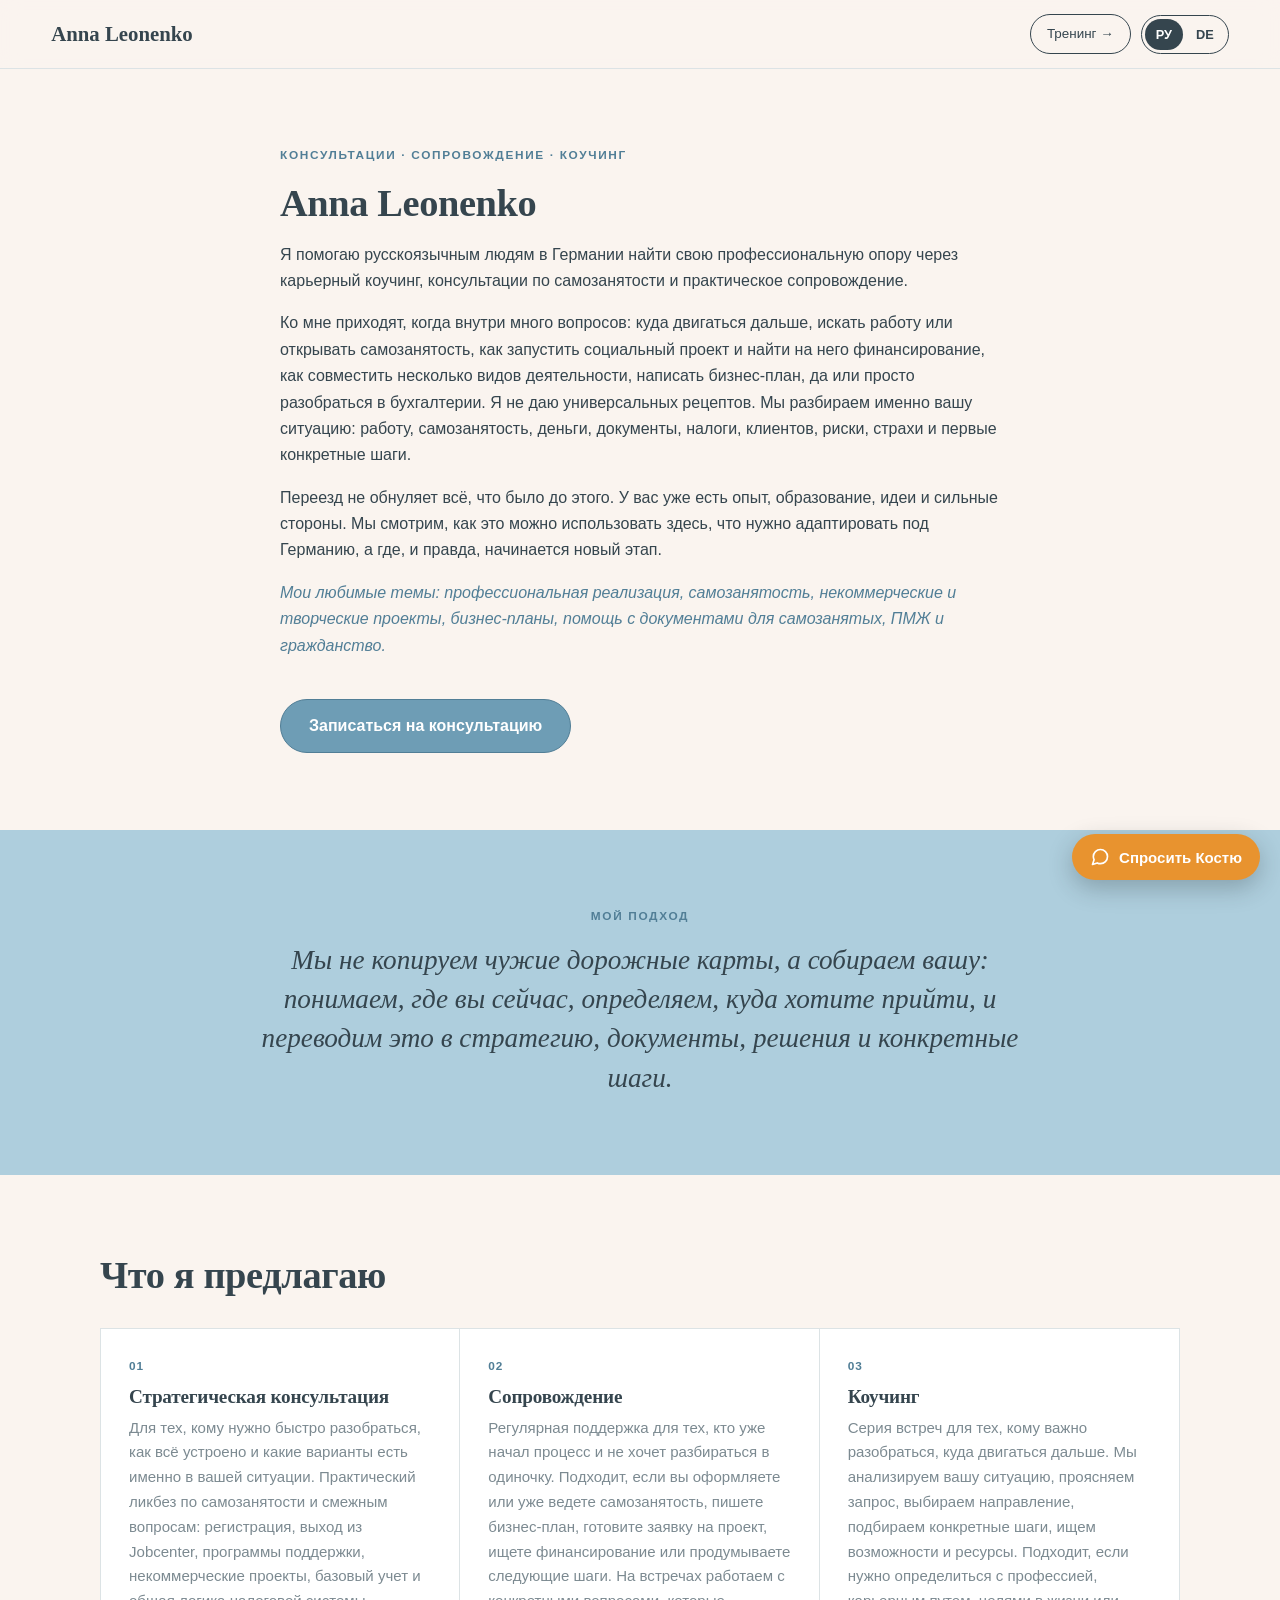
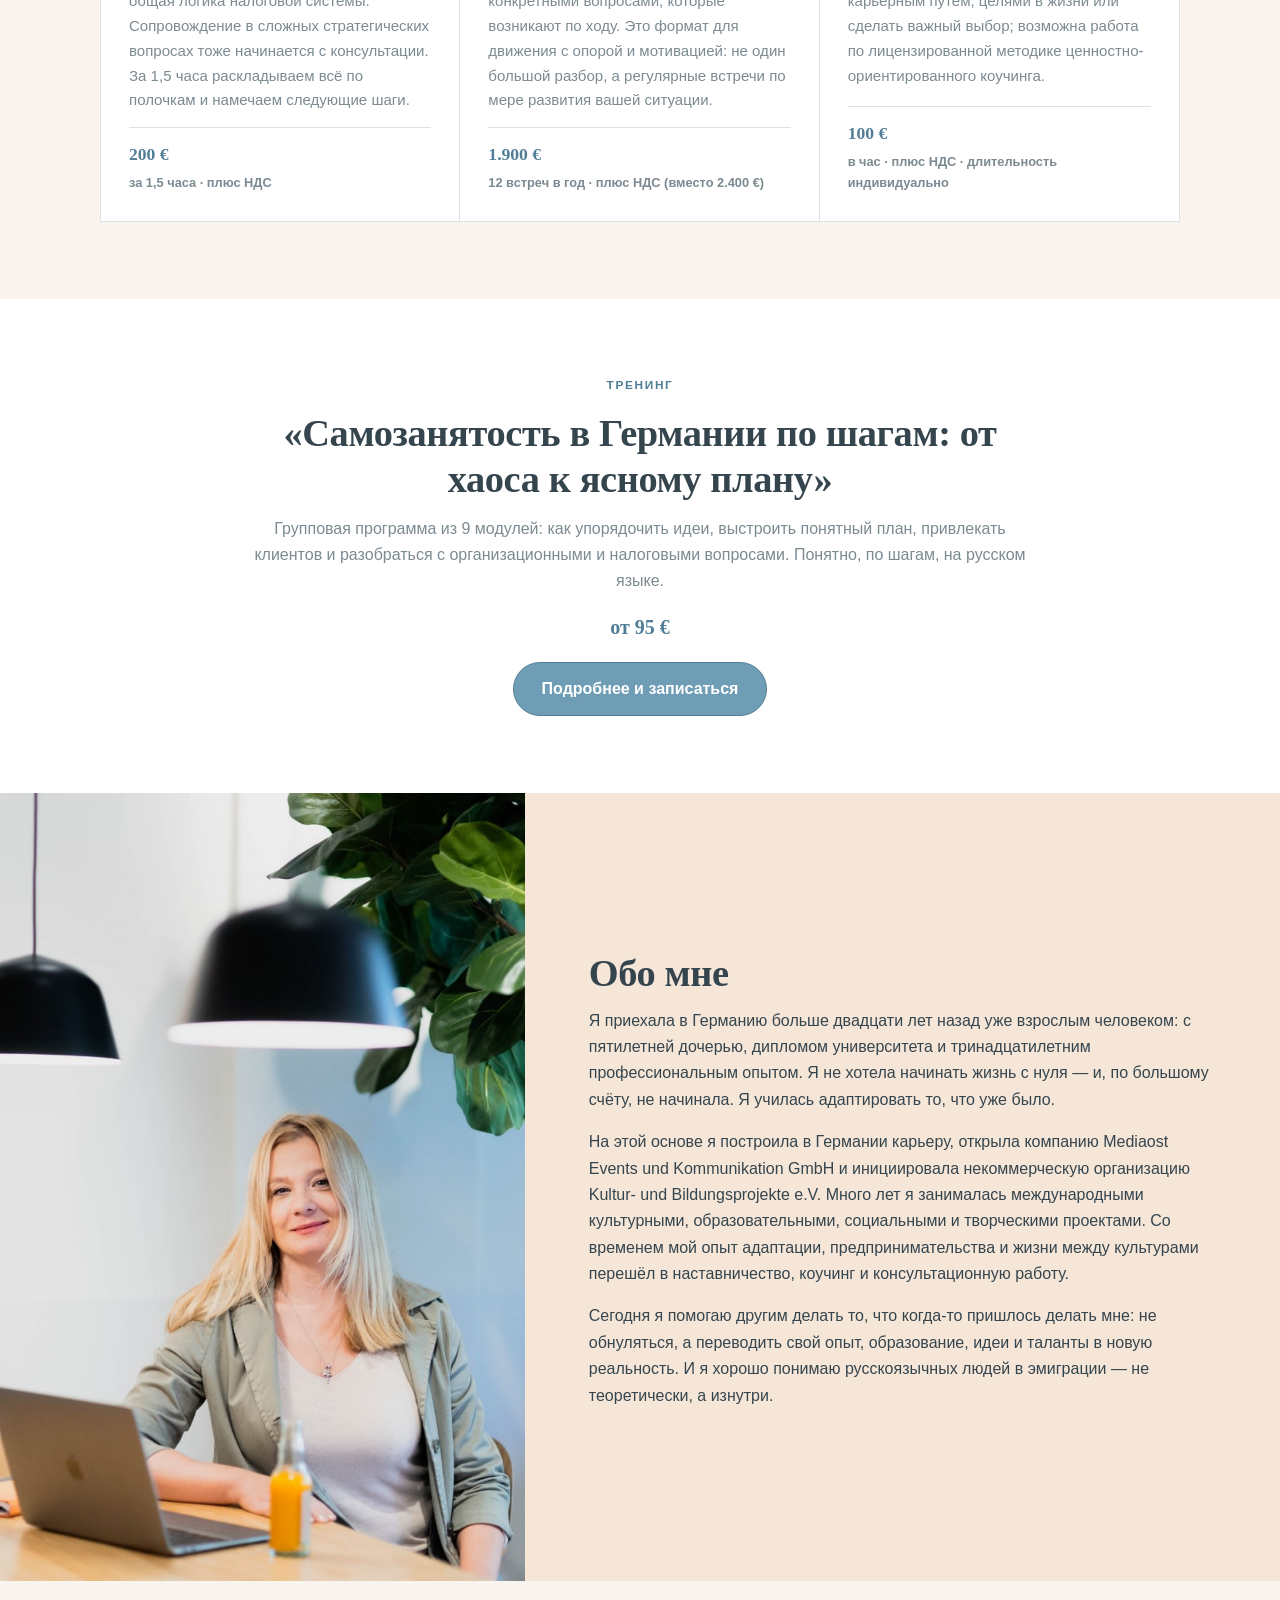
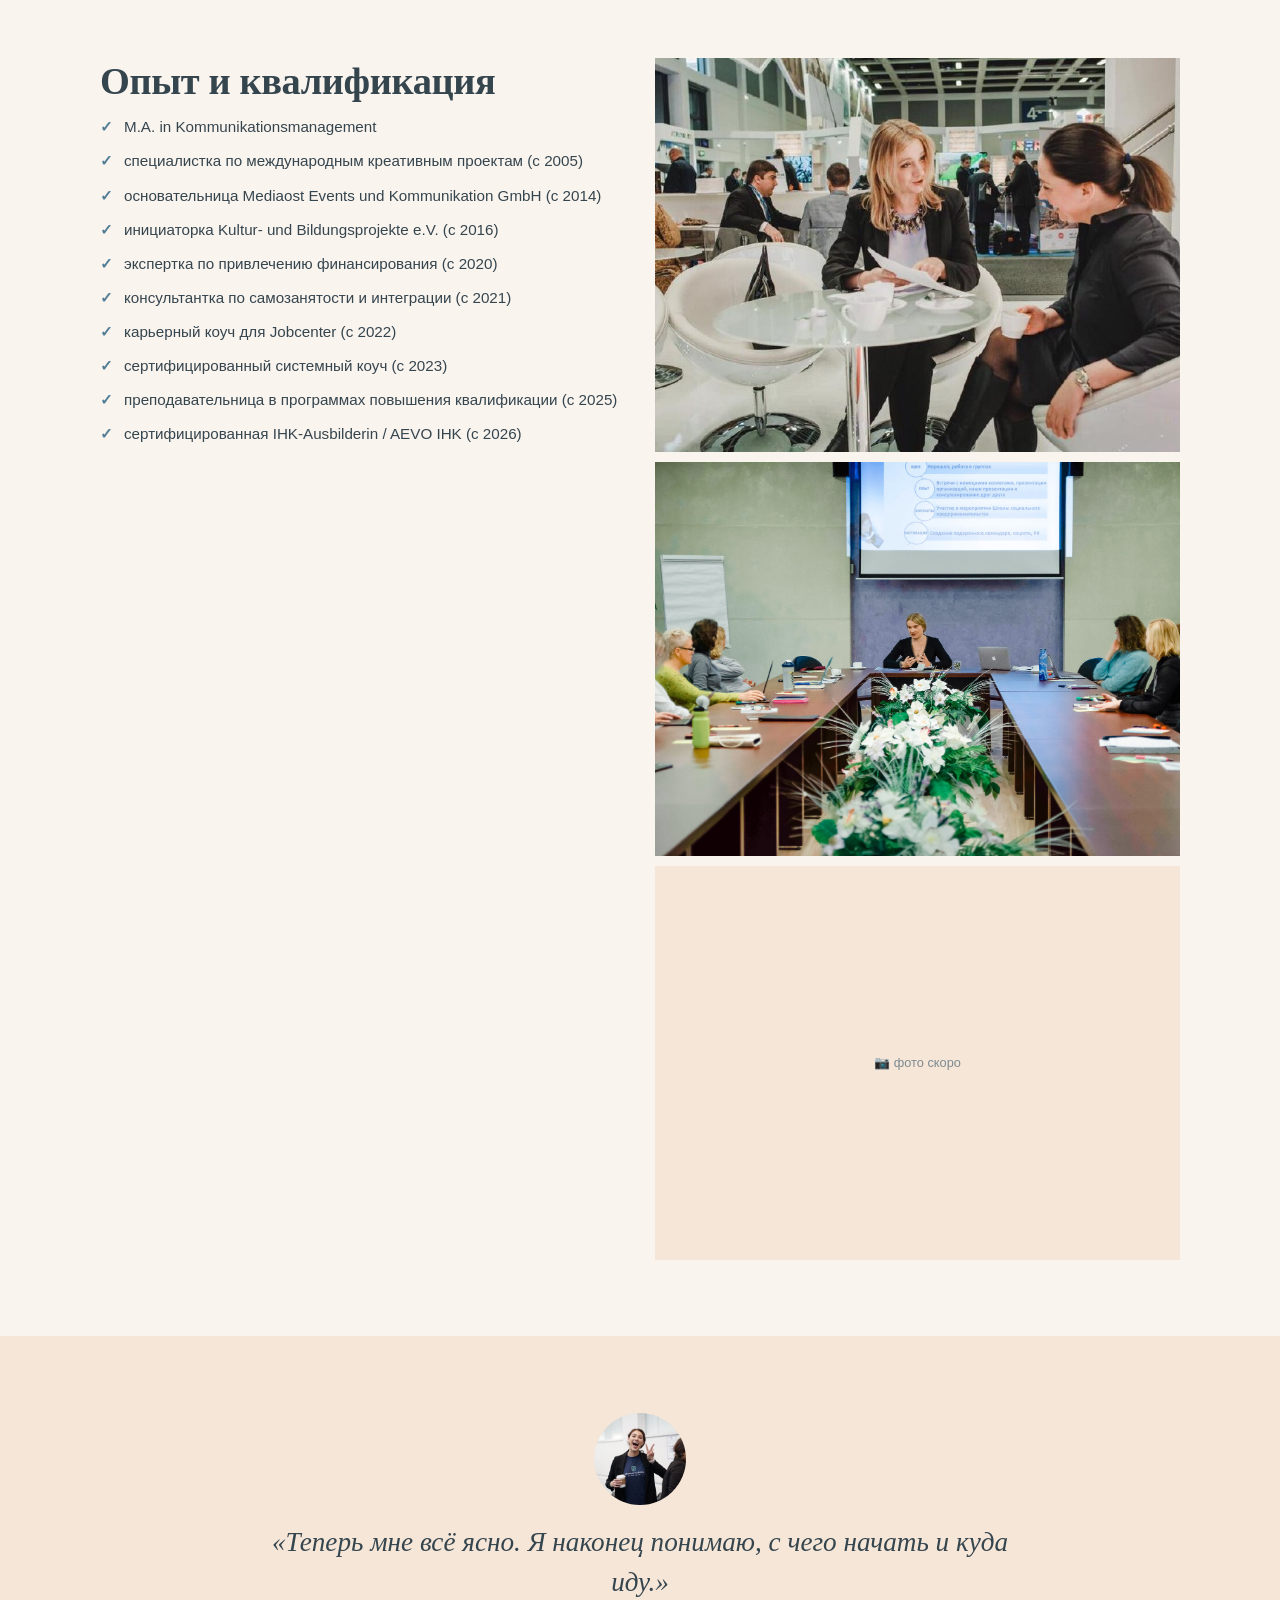
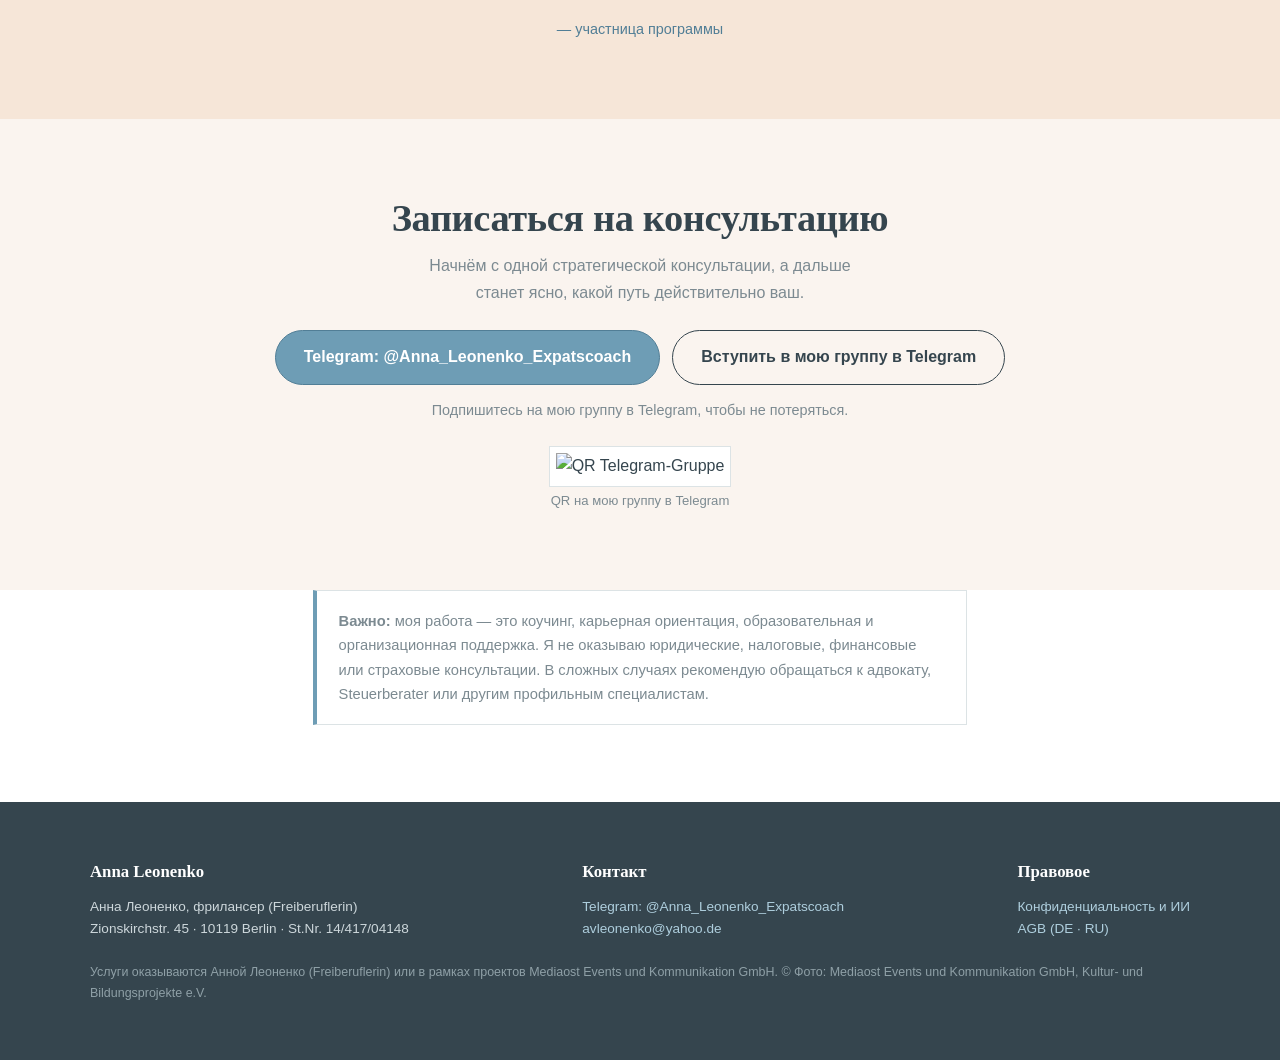
==== index.html @ ba7e40f6 "init: expatscoaching frontend (Anna Leonenko)" ====
<!DOCTYPE html>
<html lang="ru">
<head>
<meta charset="UTF-8" />
<meta name="viewport" content="width=device-width, initial-scale=1.0" />
<title>Anna Leonenko — Expat Coach</title>
<meta name="description" content="Anna Leonenko — Expat-Coach für berufliche Verwirklichung, Selbstständigkeit und Begleitung in Deutschland (für russischsprachige Menschen)." />
<style>
  :root{
    --bg:#FAF4EF; --card:#FFFFFF; --ink:#35454E; --muted:#7C8A91;
    --accent:#6E9DB5; --accent-d:#517E96; --peach:#F0D3BC; --peach-soft:#F6E6D8; --blue:#AECEDD; --powder:#C9D2D4; --line:#DCE3E5;
    --serif:Georgia,"Times New Roman",serif;
    --sans:-apple-system,BlinkMacSystemFont,"Segoe UI",Roboto,Arial,sans-serif;
  }
  *{box-sizing:border-box;margin:0;padding:0}
  html{scroll-behavior:smooth}
  body{font-family:var(--sans);color:var(--ink);background:var(--bg);line-height:1.65}
  h1,h2,h3{font-family:var(--serif);font-weight:700;line-height:1.2;letter-spacing:-.01em}
  h1,h2{font-size:clamp(1.7rem,3.2vw,2.4rem)}
  h3{font-size:1.2rem}
  .lead{color:var(--muted)}
  .accent{font-style:italic;color:var(--accent-d)}
  .kicker{display:block;font-family:var(--sans);font-weight:700;font-size:.74rem;letter-spacing:.14em;text-transform:uppercase;color:var(--accent-d);margin-bottom:14px}
  em{font-style:italic}
  /* bilingual */
  .de{display:none}
  html[lang="de"] .ru{display:none}
  html[lang="de"] .de{display:revert}
  /* header */
  header{position:sticky;top:0;z-index:50;background:rgba(250,244,239,.92);backdrop-filter:blur(10px);border-bottom:1px solid var(--line)}
  nav{display:flex;align-items:center;justify-content:space-between;gap:14px;padding:14px clamp(20px,4vw,56px)}
  .brand{font-family:var(--serif);font-weight:700;color:var(--ink);text-decoration:none;font-size:1.3rem}
  .nav-right{display:flex;align-items:center;gap:10px}
  .back{text-decoration:none;color:var(--ink);font-size:.84rem;border:1.5px solid var(--ink);border-radius:999px;padding:8px 16px;transition:.2s}
  .back:hover{background:var(--ink);color:#fff}
  .lang{display:flex;gap:2px;border:1.5px solid var(--ink);border-radius:999px;padding:3px;background:transparent}
  .lang button{border:0;background:none;cursor:pointer;font:inherit;font-size:.8rem;font-weight:700;padding:5px 11px;border-radius:999px;color:var(--ink)}
  .lang button.active{background:var(--ink);color:#fff}
  .btn{display:inline-block;background:var(--accent);color:#fff;text-decoration:none;padding:13px 28px;border:1.5px solid var(--accent-d);border-radius:999px;font-weight:600;transition:.2s}
  .btn:hover{background:var(--accent-d)}
  .btn-o{background:transparent;color:var(--ink);border-color:var(--ink)}
  .btn-o:hover{background:var(--ink);color:#fff}
  /* band backgrounds + padding */
  .band{padding:clamp(46px,6vw,92px) clamp(20px,5vw,56px)}
  .bg-cream{background:var(--bg)} .bg-white{background:var(--card)} .bg-peach{background:var(--peach-soft)} .bg-blue{background:var(--blue)}
  .inner{max-width:1080px;margin:0 auto}
  .prose{max-width:720px;margin:0 auto}
  .prose p{margin-bottom:1em}
  .center{text-align:center}
  /* 1 HERO: portrait + text, full-height image, sharp */
  .hero{display:grid;grid-template-columns:1.05fr .95fr;min-height:80vh}
  .hero .txt{display:flex;flex-direction:column;justify-content:center;padding:clamp(34px,5vw,84px)}
  .hero img{width:100%;height:100%;object-fit:cover;min-height:340px;display:block}
  .hero h1{margin-bottom:14px}
  .hero p{margin-bottom:.8em}
  .hero .strong{font-weight:700;color:var(--ink)}
  .hero .btn{align-self:flex-start;margin-top:20px}
  /* clean list */
  ul.clean{list-style:none;display:grid;gap:10px;max-width:72ch;margin-top:10px}
  ul.clean li{padding-left:26px;position:relative}
  ul.clean li::before{content:"—";position:absolute;left:0;color:var(--accent-d);font-weight:700}
  /* offers */
  .offers{display:grid;gap:0;grid-template-columns:repeat(3,1fr);margin-top:30px;border:1px solid var(--line)}
  .offer{padding:28px;display:flex;flex-direction:column;border-right:1px solid var(--line);background:var(--card)}
  .offer:last-child{border-right:0}
  .offer .n{font-size:.74rem;font-weight:800;color:var(--accent-d);letter-spacing:.08em}
  .offer h3{margin:8px 0 8px}
  .offer p{color:var(--muted);font-size:.94rem;margin-bottom:14px}
  .offer .price{margin-top:auto;font-family:var(--serif);font-weight:700;color:var(--accent-d);font-size:1.1rem;padding-top:12px;border-top:1px solid var(--line)}
  .offer .price small{display:block;font-family:var(--sans);font-weight:600;color:var(--muted);font-size:.8rem;margin-top:3px}
  /* credentials */
  .creds{columns:2;column-gap:40px;max-width:80ch;margin-top:14px}
  .creds li{break-inside:avoid;margin-bottom:9px;padding-left:24px;position:relative;list-style:none;font-size:.95rem}
  .creds li::before{content:"✓";position:absolute;left:0;color:var(--accent-d);font-weight:800}
  /* statement (approach) */
  .statement{text-align:center}
  .statement p{max-width:760px;margin:0 auto;font-family:var(--serif);font-style:italic;font-size:clamp(1.2rem,2.4vw,1.7rem);line-height:1.45}
  /* cta */
  .cta-band{text-align:center}
  .cta-band p{max-width:52ch;margin:12px auto 24px;color:var(--muted)}
  /* about with photo */
  .about-band{display:grid;grid-template-columns:.82fr 1.18fr;align-items:stretch;background:var(--peach-soft)}
  .about-band .about-photo{width:100%;height:100%;object-fit:cover;min-height:360px;display:block}
  .about-band .about-txt{padding:clamp(34px,5vw,72px);display:flex;flex-direction:column;justify-content:center}
  .about-band .about-txt p{margin-bottom:1em}
  /* important */
  .important{background:var(--card);border:1px solid var(--line);border-left:4px solid var(--accent);padding:18px 22px;color:var(--muted);font-size:.92rem;max-width:80ch;margin:0 auto}
  /* footer */
  footer{background:var(--ink);color:#cdd7db;font-size:.85rem;padding:clamp(34px,5vw,56px) clamp(20px,4vw,56px)}
  footer .fwrap{display:flex;flex-wrap:wrap;gap:32px;justify-content:space-between;max-width:1100px;margin:0 auto}
  footer h4{color:#fff;font-family:var(--serif);font-size:1.05rem;margin-bottom:10px;font-weight:700}
  footer a{color:var(--blue);text-decoration:none}
  footer a:hover{text-decoration:underline}
  footer .fine{margin:22px auto 0;font-size:.78rem;color:#8fa0a7;max-width:1100px}
  @media(max-width:820px){
    .hero{grid-template-columns:1fr}
    .hero img{min-height:300px;order:-1}
    .offers{grid-template-columns:1fr}
    .offer{border-right:0;border-bottom:1px solid var(--line)}
    .offer:last-child{border-bottom:0}
    .creds{columns:1}
    .about-band{grid-template-columns:1fr}
    .about-band .about-photo{min-height:300px;order:-1}
    .back{display:none}
  }
</style>
</head>
<body>
<header>
  <nav>
    <a href="index.html" class="brand">Anna Leonenko</a>
    <div class="nav-right">
      <a href="training.html" class="back"><span class="ru">Тренинг →</span><span class="de">Training →</span></a>
      <div class="lang" role="group" aria-label="Язык / Sprache">
        <button data-lang="ru" class="active">РУ</button>
        <button data-lang="de">DE</button>
      </div>
    </div>
  </nav>
</header>

<main>
  <!-- 1 · INTRO (EIN Block, ganzer Text, KEIN Foto) -->
  <section class="band bg-cream">
    <div class="prose">
      <span class="kicker"><span class="ru">Консультации · Сопровождение · Коучинг</span><span class="de">Beratung · Begleitung · Coaching</span></span>
      <h1 style="margin-bottom:16px">Anna Leonenko</h1>
      <p style="margin-bottom:1em">
        <span class="ru">Я помогаю русскоязычным людям в Германии найти свою профессиональную опору через карьерный коучинг, консультации по самозанятости и практическое сопровождение.</span>
        <span class="de">Ich helfe russischsprachigen Menschen in Deutschland, ihre berufliche Basis zu finden: durch Karriere-Coaching, Beratung zur Selbstständigkeit und praktische Begleitung.</span>
      </p>
      <p style="margin-bottom:1em">
        <span class="ru">Ко мне приходят, когда внутри много вопросов: куда двигаться дальше, искать работу или открывать самозанятость, как запустить социальный проект и найти на него финансирование, как совместить несколько видов деятельности, написать бизнес-план, да или просто разобраться в бухгалтерии. Я не даю универсальных рецептов. Мы разбираем именно вашу ситуацию: работу, самозанятость, деньги, документы, налоги, клиентов, риски, страхи и первые конкретные шаги.</span>
        <span class="de">Zu mir kommen Menschen, wenn viele Fragen im Inneren sind: wohin als Nächstes, Arbeit suchen oder selbstständig werden, wie man ein soziales Projekt startet und dafür Förderung findet, wie man mehrere Tätigkeiten verbindet, einen Businessplan schreibt oder einfach die Buchhaltung versteht. Ich gebe keine universellen Rezepte. Wir schauen uns genau Ihre Situation an: Arbeit, Selbstständigkeit, Geld, Unterlagen, Steuern, Kundschaft, Risiken, Ängste und die ersten konkreten Schritte.</span>
      </p>
      <p style="margin-bottom:1em">
        <span class="ru">Переезд не обнуляет всё, что было до этого. У вас уже есть опыт, образование, идеи и сильные стороны. Мы смотрим, как это можно использовать здесь, что нужно адаптировать под Германию, а где, и правда, начинается новый этап.</span>
        <span class="de">Ein Umzug setzt nicht alles auf Null, was vorher war. Sie bringen Erfahrung, Bildung, Ideen und Stärken bereits mit. Wir schauen, wie sich das hier nutzen lässt, was an Deutschland angepasst werden muss und wo wirklich ein neuer Abschnitt beginnt.</span>
      </p>
      <p>
        <span class="ru accent">Мои любимые темы: профессиональная реализация, самозанятость, некоммерческие и творческие проекты, бизнес-планы, помощь с документами для самозанятых, ПМЖ и гражданство.</span>
        <span class="de accent">Meine Lieblingsthemen: berufliche Verwirklichung, Selbstständigkeit, gemeinnützige und kreative Projekte, Businesspläne, Hilfe mit Unterlagen für Selbstständige, Niederlassungserlaubnis und Einbürgerung.</span>
      </p>
      <a href="#kontakt" class="btn" style="margin-top:24px"><span class="ru">Записаться на консультацию</span><span class="de">Beratung anfragen</span></a>
    </div>
  </section>

  <!-- 3b · APPROACH (blaue Streifen, vor den Angeboten) -->
  <section class="band bg-blue statement">
    <div class="inner">
      <span class="kicker"><span class="ru">Мой подход</span><span class="de">Mein Ansatz</span></span>
      <p><span class="ru">Мы не копируем чужие дорожные карты, а собираем вашу: понимаем, где вы сейчас, определяем, куда хотите прийти, и переводим это в стратегию, документы, решения и конкретные шаги.</span><span class="de">Wir kopieren keine fremden Roadmaps, sondern bauen Ihre: Wir verstehen, wo Sie stehen, bestimmen, wohin Sie wollen, und übersetzen das in Strategie, Unterlagen, Entscheidungen und konkrete Schritte.</span></p>
    </div>
  </section>

  <!-- 4 · OFFERS -->
  <section class="band bg-cream">
    <div class="inner">
      <h2><span class="ru">Что я предлагаю</span><span class="de">Was ich anbiete</span></h2>
      <div class="offers">
        <div class="offer">
          <span class="n">01</span>
          <h3><span class="ru">Стратегическая консультация</span><span class="de">Strategische Beratung</span></h3>
          <p><span class="ru">Для тех, кому нужно быстро разобраться, как всё устроено и какие варианты есть именно в вашей ситуации. Практический ликбез по самозанятости и смежным вопросам: регистрация, выход из Jobcenter, программы поддержки, некоммерческие проекты, базовый учет и общая логика налоговой системы. Сопровождение в сложных стратегических вопросах тоже начинается с консультации. За 1,5 часа раскладываем всё по полочкам и намечаем следующие шаги.</span><span class="de">Für alle, die schnell verstehen wollen, wie alles funktioniert und welche Optionen es genau in ihrer Situation gibt. Praktischer Überblick zur Selbstständigkeit und zu angrenzenden Themen: Anmeldung, Ausstieg aus dem Jobcenter, Förderprogramme, gemeinnützige Projekte, Grundlagen der Buchhaltung und die allgemeine Logik des Steuersystems. Auch die Begleitung bei komplexen strategischen Fragen beginnt mit einer Beratung. In 1,5 Stunden ordnen wir alles und legen die nächsten Schritte fest.</span></p>
          <div class="price">200 € <small><span class="ru">за 1,5 часа · плюс НДС</span><span class="de">für 1,5 Std. · zzgl. MwSt</span></small></div>
        </div>
        <div class="offer">
          <span class="n">02</span>
          <h3><span class="ru">Сопровождение</span><span class="de">Begleitung</span></h3>
          <p><span class="ru">Регулярная поддержка для тех, кто уже начал процесс и не хочет разбираться в одиночку. Подходит, если вы оформляете или уже ведете самозанятость, пишете бизнес-план, готовите заявку на проект, ищете финансирование или продумываете следующие шаги. На встречах работаем с конкретными вопросами, которые возникают по ходу. Это формат для движения с опорой и мотивацией: не один большой разбор, а регулярные встречи по мере развития вашей ситуации.</span><span class="de">Regelmäßige Unterstützung für alle, die den Prozess schon begonnen haben und sich nicht allein durchkämpfen wollen. Passt, wenn Sie sich selbstständig machen oder es bereits sind, einen Businessplan schreiben, einen Projektantrag vorbereiten, Förderung suchen oder die nächsten Schritte durchdenken. In den Treffen arbeiten wir an den konkreten Fragen, die unterwegs auftauchen. Ein Format für Bewegung mit Halt und Motivation: keine einmalige große Analyse, sondern regelmäßige Treffen im Takt Ihrer Entwicklung.</span></p>
          <div class="price">1.900 € <small><span class="ru">12 встреч в год · плюс НДС (вместо 2.400 €)</span><span class="de">12 Termine/Jahr · zzgl. MwSt (statt 2.400 €)</span></small></div>
        </div>
        <div class="offer">
          <span class="n">03</span>
          <h3><span class="ru">Коучинг</span><span class="de">Coaching</span></h3>
          <p><span class="ru">Серия встреч для тех, кому важно разобраться, куда двигаться дальше. Мы анализируем вашу ситуацию, проясняем запрос, выбираем направление, подбираем конкретные шаги, ищем возможности и ресурсы. Подходит, если нужно определиться с профессией, карьерным путем, целями в жизни или сделать важный выбор; возможна работа по лицензированной методике ценностно-ориентированного коучинга.</span><span class="de">Eine Reihe von Treffen für alle, denen es wichtig ist zu klären, wohin es weitergeht. Wir analysieren Ihre Situation, klären das Anliegen, wählen eine Richtung, legen konkrete Schritte fest und suchen Möglichkeiten und Ressourcen. Passt, wenn Sie sich beruflich, im Karriereweg oder bei Lebenszielen orientieren oder eine wichtige Entscheidung treffen möchten; möglich ist auch die Arbeit nach einer lizenzierten Methode des werteorientierten Coachings.</span></p>
          <div class="price">100 € <small><span class="ru">в час · плюс НДС · длительность индивидуально</span><span class="de">pro Stunde · zzgl. MwSt · Dauer individuell</span></small></div>
        </div>
      </div>
    </div>
  </section>

  <!-- 4b · TRAINING (Werbung) -->
  <section class="band bg-white">
    <div class="inner" style="text-align:center;max-width:780px">
      <span class="kicker"><span class="ru">Тренинг</span><span class="de">Training</span></span>
      <h2>«<span class="ru">Самозанятость в Германии по шагам: от хаоса к ясному плану</span><span class="de">Selbstständigkeit in Deutschland Schritt für Schritt: vom Chaos zum klaren Plan</span>»</h2>
      <p class="lead" style="margin:14px auto 0"><span class="ru">Групповая программа из 9 модулей: как упорядочить идеи, выстроить понятный план, привлекать клиентов и разобраться с организационными и налоговыми вопросами. Понятно, по шагам, на русском языке.</span><span class="de">Gruppenprogramm aus 9 Modulen: Ideen ordnen, einen klaren Plan aufbauen, Kundschaft gewinnen und organisatorische sowie steuerliche Fragen klären. Verständlich, Schritt für Schritt, auf Russisch.</span></p>
      <div style="font-family:var(--serif);font-weight:700;color:var(--accent-d);font-size:1.25rem;margin-top:16px"><span class="ru">от 95 €</span><span class="de">ab 95 €</span></div>
      <a href="training.html" class="btn" style="margin-top:18px"><span class="ru">Подробнее и записаться</span><span class="de">Mehr erfahren &amp; anmelden</span></a>
    </div>
  </section>

  <!-- 5 · ABOUT (mit Foto) -->
  <section class="about-band">
    <img src="assets/anna-portrait.jpg" alt="Anna Leonenko" class="about-photo">
    <div class="about-txt">
      <h2><span class="ru">Обо мне</span><span class="de">Über mich</span></h2>
      <p style="margin-top:12px"><span class="ru">Я приехала в Германию больше двадцати лет назад уже взрослым человеком: с пятилетней дочерью, дипломом университета и тринадцатилетним профессиональным опытом. Я не хотела начинать жизнь с нуля — и, по большому счёту, не начинала. Я училась адаптировать то, что уже было.</span><span class="de">Ich bin vor über zwanzig Jahren als erwachsener Mensch nach Deutschland gekommen: mit einer fünfjährigen Tochter, einem Universitätsabschluss und dreizehn Jahren Berufserfahrung. Ich wollte mein Leben nicht bei Null beginnen — und habe es im Grunde auch nicht. Ich habe gelernt, das anzupassen, was schon da war.</span></p>
      <p><span class="ru">На этой основе я построила в Германии карьеру, открыла компанию Mediaost Events und Kommunikation GmbH и инициировала некоммерческую организацию Kultur- und Bildungsprojekte e.V. Много лет я занималась международными культурными, образовательными, социальными и творческими проектами. Со временем мой опыт адаптации, предпринимательства и жизни между культурами перешёл в наставничество, коучинг и консультационную работу.</span><span class="de">Auf dieser Basis habe ich in Deutschland eine Karriere aufgebaut, die Firma Mediaost Events und Kommunikation GmbH gegründet und den Verein Kultur- und Bildungsprojekte e.V. initiiert. Viele Jahre habe ich internationale kulturelle, bildungsbezogene, soziale und kreative Projekte umgesetzt. Mit der Zeit ist meine eigene Erfahrung aus Anpassung, Unternehmertum und dem Leben zwischen Kulturen in Mentoring, Coaching und Beratung übergegangen.</span></p>
      <p style="color:var(--ink)"><span class="ru">Сегодня я помогаю другим делать то, что когда-то пришлось делать мне: не обнуляться, а переводить свой опыт, образование, идеи и таланты в новую реальность. И я хорошо понимаю русскоязычных людей в эмиграции — не теоретически, а изнутри.</span><span class="de">Heute helfe ich anderen, das zu tun, was ich selbst einmal tun musste: sich nicht auf Null zu setzen, sondern Erfahrung, Bildung, Ideen und Talente in eine neue Realität zu übertragen. Und ich verstehe russischsprachige Menschen in der Migration gut — nicht theoretisch, sondern von innen.</span></p>
    </div>
  </section>

  <!-- 6 · CREDENTIALS -->
  <section class="band bg-cream">
    <div class="inner" style="display:grid;grid-template-columns:repeat(auto-fit,minmax(260px,1fr));gap:30px;align-items:start">
      <div>
        <h2><span class="ru">Опыт и квалификация</span><span class="de">Erfahrung & Qualifikation</span></h2>
        <ul class="creds" style="columns:1;max-width:none;margin-top:10px">
          <li>M.A. in Kommunikationsmanagement</li>
          <li><span class="ru">специалистка по международным креативным проектам (с 2005)</span><span class="de">Spezialistin für internationale Kreativprojekte (seit 2005)</span></li>
          <li><span class="ru">основательница Mediaost Events und Kommunikation GmbH (с 2014)</span><span class="de">Gründerin der Mediaost Events und Kommunikation GmbH (seit 2014)</span></li>
          <li><span class="ru">инициаторка Kultur- und Bildungsprojekte e.V. (с 2016)</span><span class="de">Initiatorin von Kultur- und Bildungsprojekte e.V. (seit 2016)</span></li>
          <li><span class="ru">экспертка по привлечению финансирования (с 2020)</span><span class="de">Expertin für Fördermittel-Akquise (seit 2020)</span></li>
          <li><span class="ru">консультантка по самозанятости и интеграции (с 2021)</span><span class="de">Beraterin für Selbstständigkeit & Integration (seit 2021)</span></li>
          <li><span class="ru">карьерный коуч для Jobcenter (с 2022)</span><span class="de">Karriere-Coach für das Jobcenter (seit 2022)</span></li>
          <li><span class="ru">сертифицированный системный коуч (с 2023)</span><span class="de">zertifizierter systemischer Coach (seit 2023)</span></li>
          <li><span class="ru">преподавательница в программах повышения квалификации (с 2025)</span><span class="de">Dozentin in Weiterbildungsprogrammen (seit 2025)</span></li>
          <li><span class="ru">сертифицированная IHK-Ausbilderin / AEVO IHK (с 2026)</span><span class="de">zertifizierte IHK-Ausbilderin / AEVO IHK (seit 2026)</span></li>
        </ul>
      </div>
      <div style="display:grid;gap:10px">
        <img src="assets/qual1.jpg" alt="" loading="lazy" style="width:100%;aspect-ratio:4/3;object-fit:cover;display:block">
        <img src="assets/qual2.jpg" alt="" loading="lazy" style="width:100%;aspect-ratio:4/3;object-fit:cover;display:block">
        <div style="width:100%;aspect-ratio:4/3;background:var(--peach-soft);display:flex;align-items:center;justify-content:center;color:var(--muted);font-size:.8rem;text-align:center;padding:10px"><span class="ru">📷 фото скоро</span><span class="de">📷 Foto folgt</span></div>
      </div>
    </div>
  </section>

  <!-- TESTIMONIAL -->
  <section class="band bg-peach statement">
    <div class="inner">
      <img src="assets/zitat.jpg" alt="" loading="lazy" style="width:92px;height:92px;border-radius:50%;object-fit:cover;display:block;margin:0 auto 18px">
      <p><span class="ru">«Теперь мне всё ясно. Я наконец понимаю, с чего начать и куда иду.»</span><span class="de">„Jetzt ist mir alles klar. Ich verstehe endlich, womit ich anfange und wohin ich gehe."</span></p>
      <div style="font-family:var(--sans);font-style:normal;font-size:.9rem;color:var(--accent-d);margin-top:16px"><span class="ru">— участница программы</span><span class="de">— Teilnehmerin des Programms</span></div>
    </div>
  </section>

  <!-- 8 · CONTACT -->
  <section id="kontakt" class="band bg-cream cta-band">
    <div class="inner">
      <h2><span class="ru">Записаться на консультацию</span><span class="de">Beratung anfragen</span></h2>
      <p><span class="ru">Начнём с одной стратегической консультации, а дальше станет ясно, какой путь действительно ваш.</span><span class="de">Wir starten mit einer strategischen Beratung, danach wird klar, welcher Weg wirklich Ihrer ist.</span></p>
      <div style="display:flex;gap:12px;flex-wrap:wrap;justify-content:center;margin-top:6px">
        <a href="https://t.me/Anna_Leonenko_Expatscoach" target="_blank" rel="noopener" class="btn">Telegram: @Anna_Leonenko_Expatscoach</a>
        <a href="https://t.me/+tmvc0E4obwQwZTU6" target="_blank" rel="noopener" class="btn btn-o"><span class="ru">Вступить в мою группу в Telegram</span><span class="de">Meiner Telegram-Gruppe beitreten</span></a>
      </div>
      <p style="max-width:none;margin-top:14px;font-size:.9rem"><span class="ru">Подпишитесь на мою группу в Telegram, чтобы не потеряться.</span><span class="de">Treten Sie meiner Telegram-Gruppe bei, damit Sie nichts verpassen.</span></p>
      <div style="margin-top:16px"><img src="https://api.qrserver.com/v1/create-qr-code/?size=170x170&margin=0&data=https%3A%2F%2Ft.me%2F%2Btmvc0E4obwQwZTU6" alt="QR Telegram-Gruppe" width="150" height="150" style="border:1px solid var(--line);background:#fff;padding:6px"><br><span style="font-size:.82rem;color:var(--muted)"><span class="ru">QR на мою группу в Telegram</span><span class="de">QR zu meiner Telegram-Gruppe</span></span></div>
    </div>
  </section>

  <!-- IMPORTANT -->
  <section class="band bg-white" style="padding-top:0">
    <div class="important"><span class="ru"><strong>Важно:</strong> моя работа — это коучинг, карьерная ориентация, образовательная и организационная поддержка. Я не оказываю юридические, налоговые, финансовые или страховые консультации. В сложных случаях рекомендую обращаться к адвокату, Steuerberater или другим профильным специалистам.</span><span class="de"><strong>Wichtig:</strong> Meine Arbeit ist Coaching, berufliche Orientierung sowie bildungsbezogene und organisatorische Unterstützung. Ich biete keine rechtliche, steuerliche, finanzielle oder versicherungsbezogene Beratung. In komplexen Fällen empfehle ich, eine Anwältin/einen Anwalt, eine:n Steuerberater:in oder andere Fachleute hinzuzuziehen.</span></div>
  </section>
</main>

<footer>
  <div class="fwrap">
    <div>
      <h4>Anna Leonenko</h4>
      <span class="ru">Анна Леоненко, фрилансер (Freiberuflerin)</span><span class="de">Anna Leonenko, Freiberuflerin</span><br>
      Zionskirchstr. 45 · 10119 Berlin · St.Nr. 14/417/04148
    </div>
    <div>
      <h4><span class="ru">Контакт</span><span class="de">Kontakt</span></h4>
      <a href="https://t.me/Anna_Leonenko_Expatscoach" target="_blank" rel="noopener">Telegram: @Anna_Leonenko_Expatscoach</a><br>
      <a href="mailto:avleonenko@yahoo.de">avleonenko@yahoo.de</a>
    </div>
    <div>
      <h4><span class="ru">Правовое</span><span class="de">Rechtliches</span></h4>
      <a href="datenschutz.html"><span class="ru">Конфиденциальность и ИИ</span><span class="de">Datenschutz & KI-Transparenz</span></a><br>
      <a href="agb.pdf" target="_blank">AGB (DE · RU)</a>
    </div>
  </div>
  <div class="fine"><span class="ru">Услуги оказываются Анной Леоненко (Freiberuflerin) или в рамках проектов Mediaost Events und Kommunikation GmbH. © Фото: Mediaost Events und Kommunikation GmbH, Kultur- und Bildungsprojekte e.V.</span><span class="de">Leistungen erbracht durch Anna Leonenko (Freiberuflerin) oder im Rahmen von Projekten der Mediaost Events und Kommunikation GmbH. © Fotos: Mediaost Events und Kommunikation GmbH, Kultur- und Bildungsprojekte e.V.</span></div>
</footer>

<script>
  var langBtns=document.querySelectorAll('.lang button');
  function setLang(l){document.documentElement.lang=l;langBtns.forEach(function(b){b.classList.toggle('active',b.dataset.lang===l);});try{localStorage.setItem('alc_lang',l);}catch(e){}}
  langBtns.forEach(function(b){b.addEventListener('click',function(){setLang(b.dataset.lang);});});
  try{var s=localStorage.getItem('alc_lang');if(s){setLang(s);}}catch(e){}
</script>
<script defer src="kostja.js"></script>
</body>
</html>
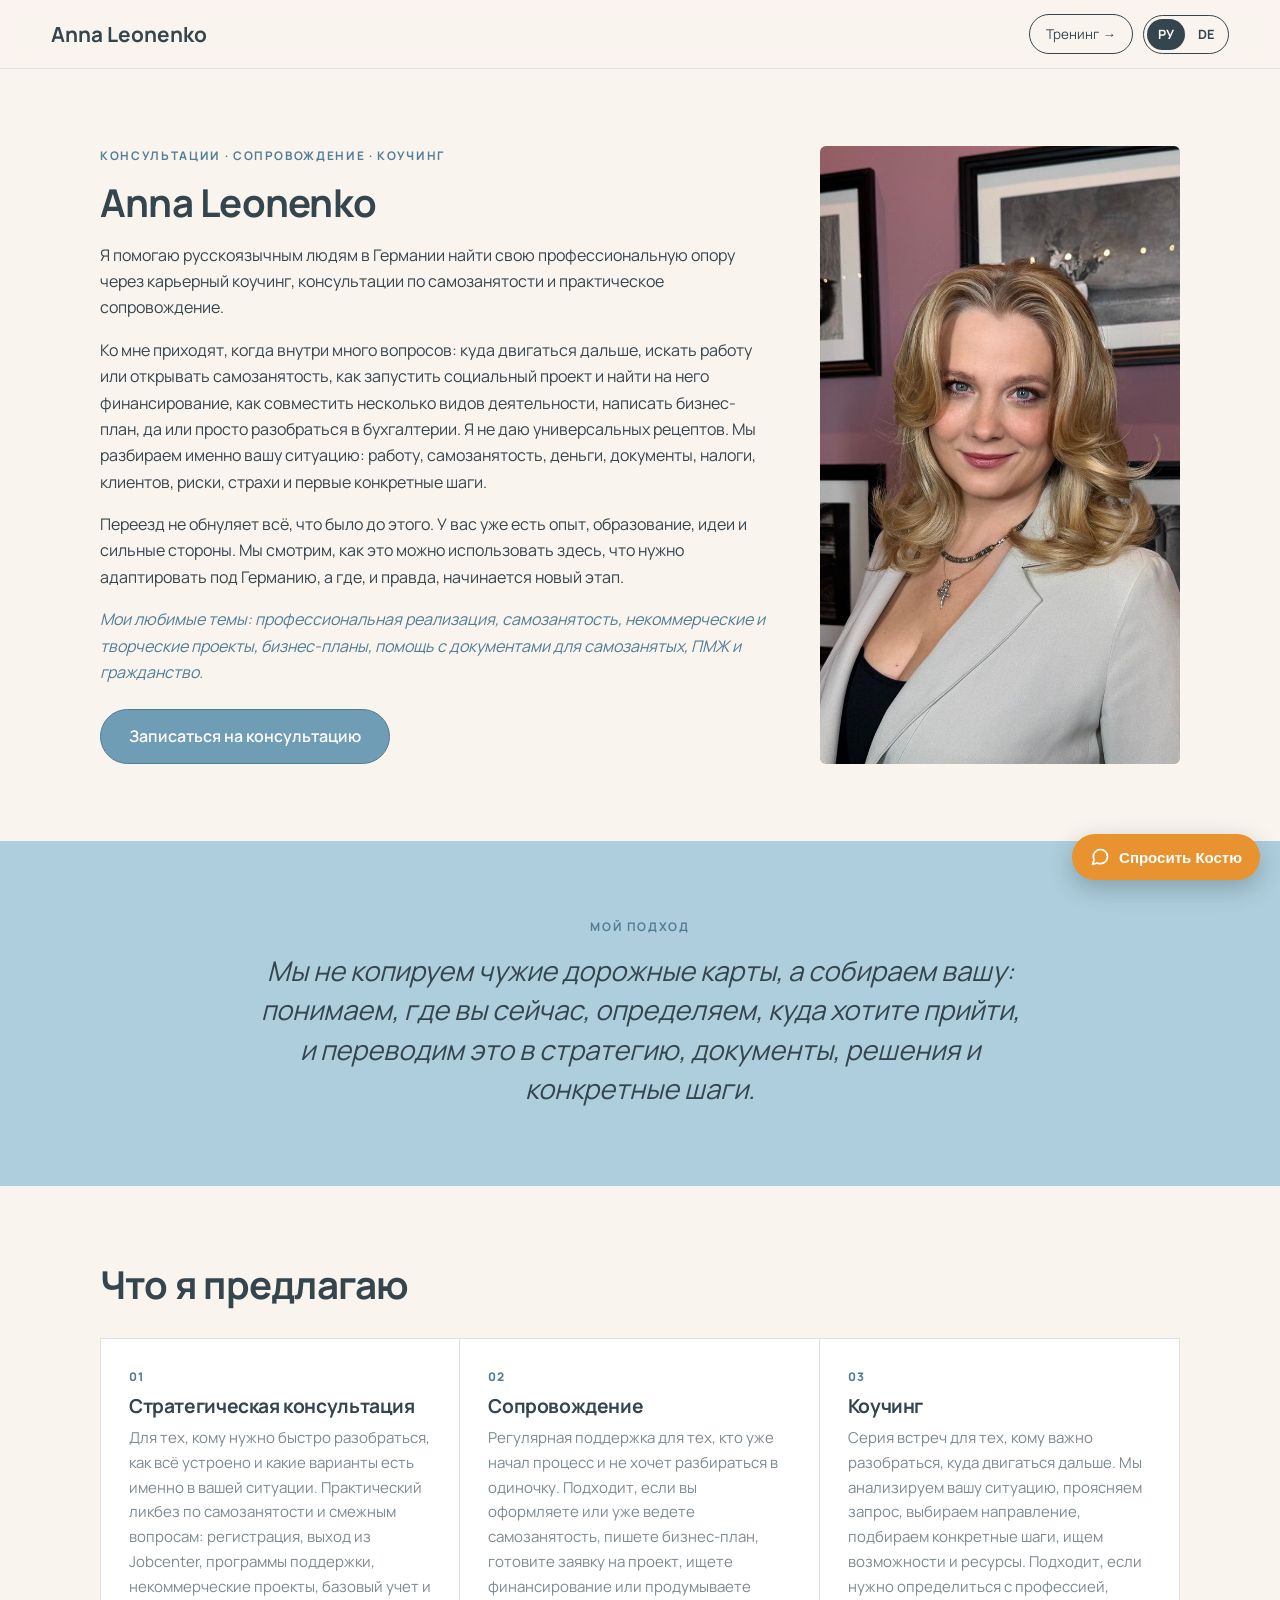
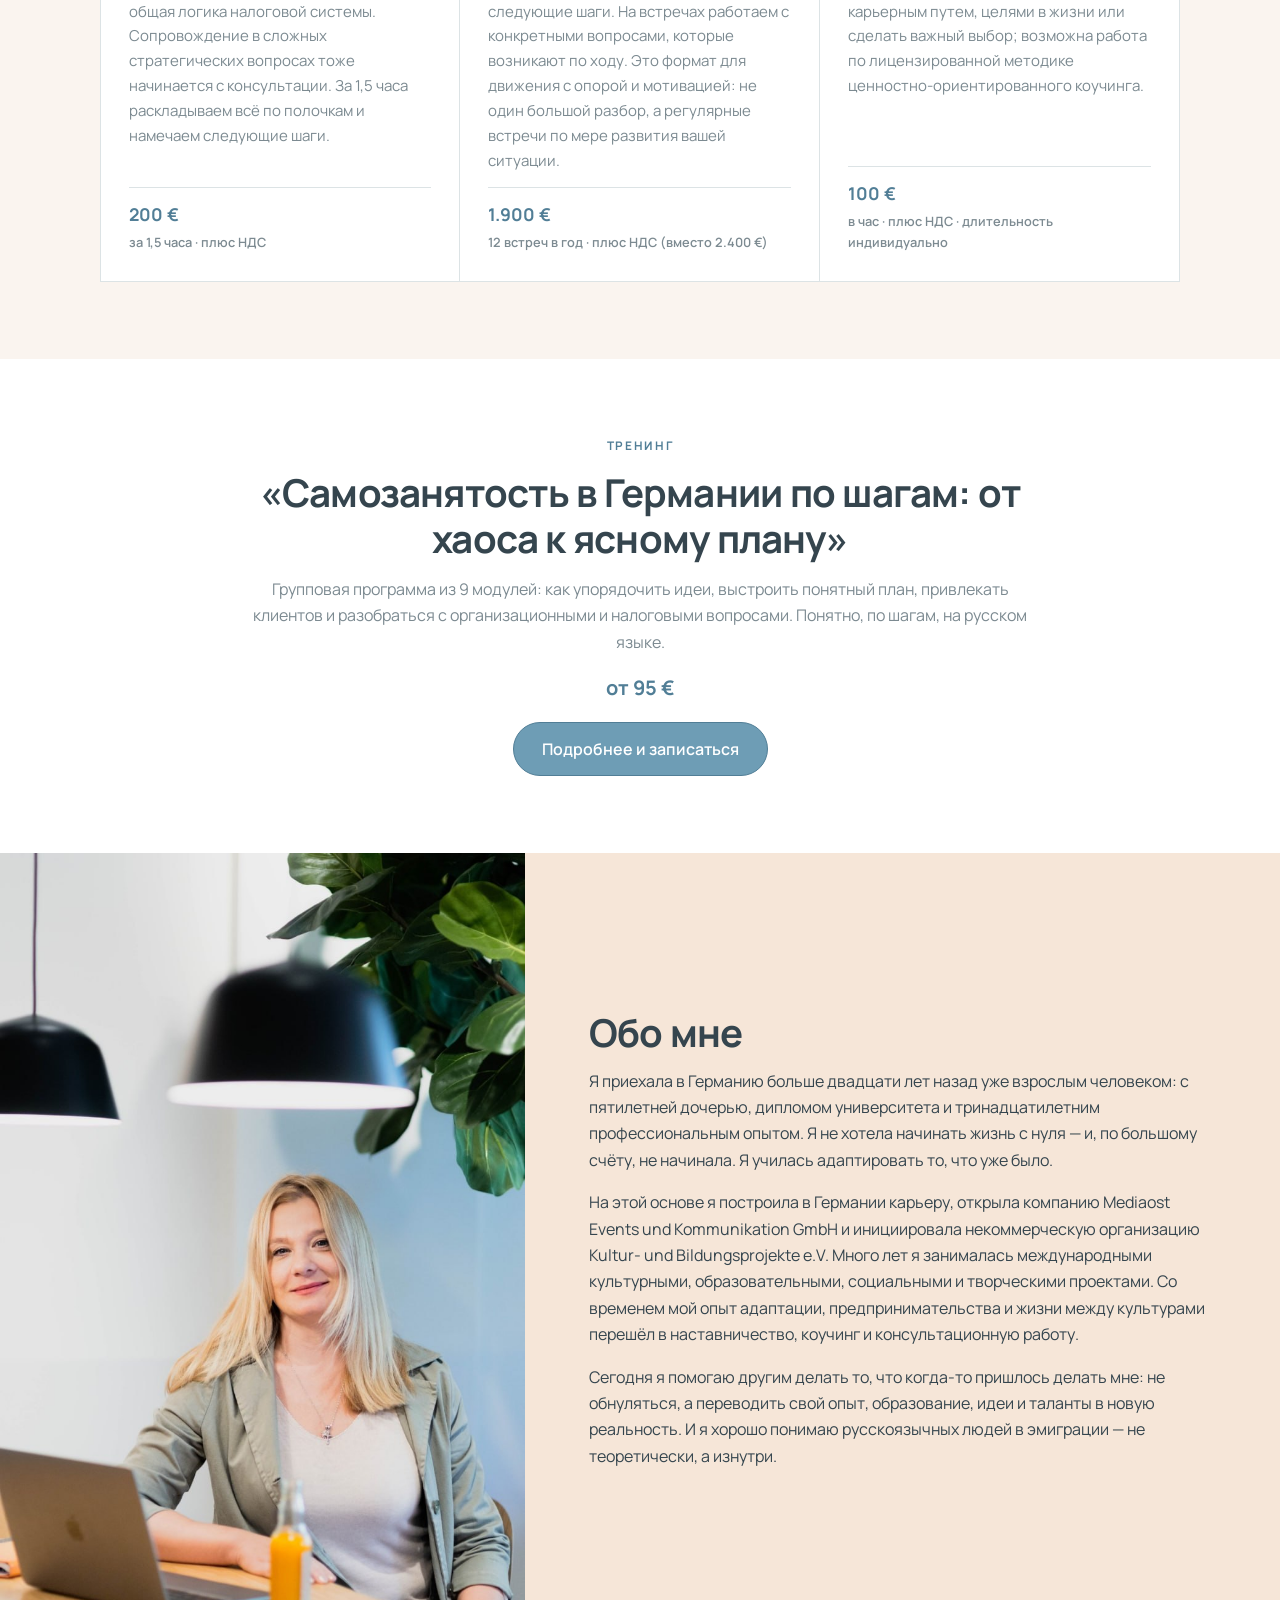
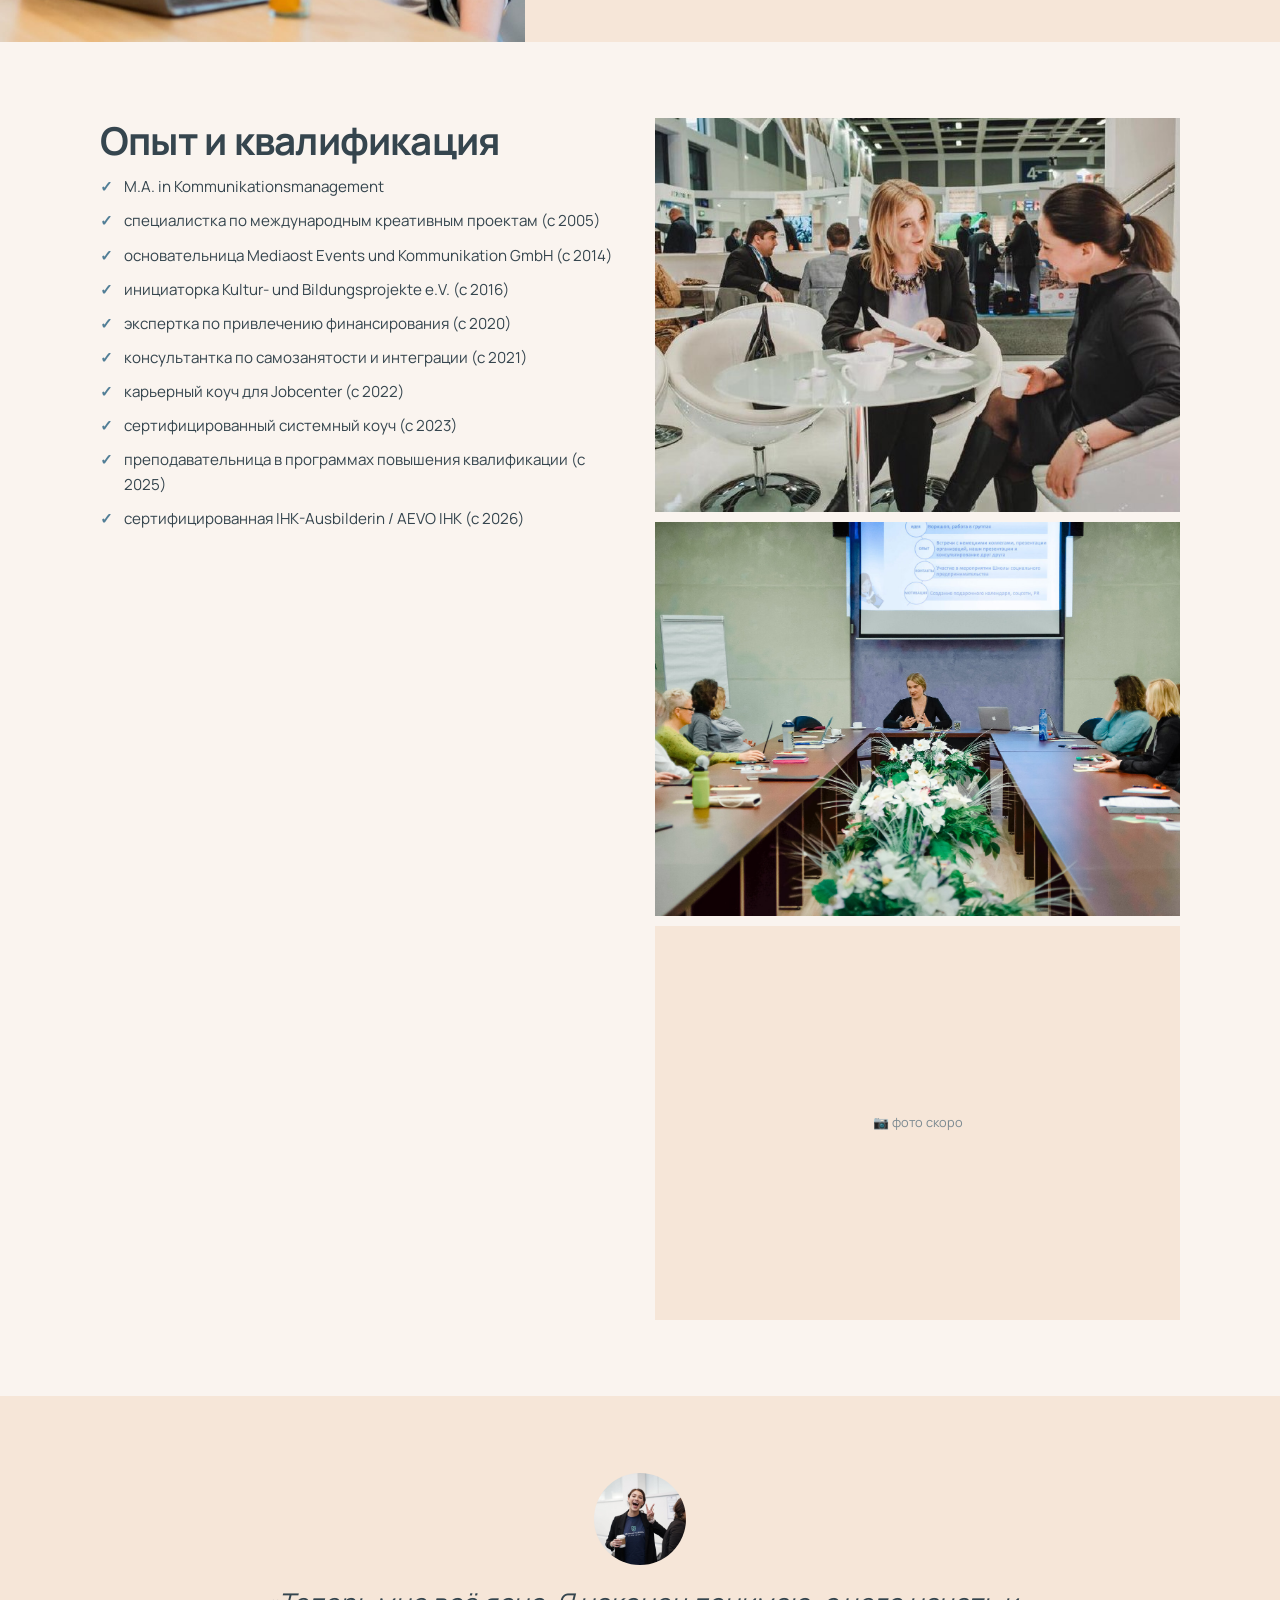
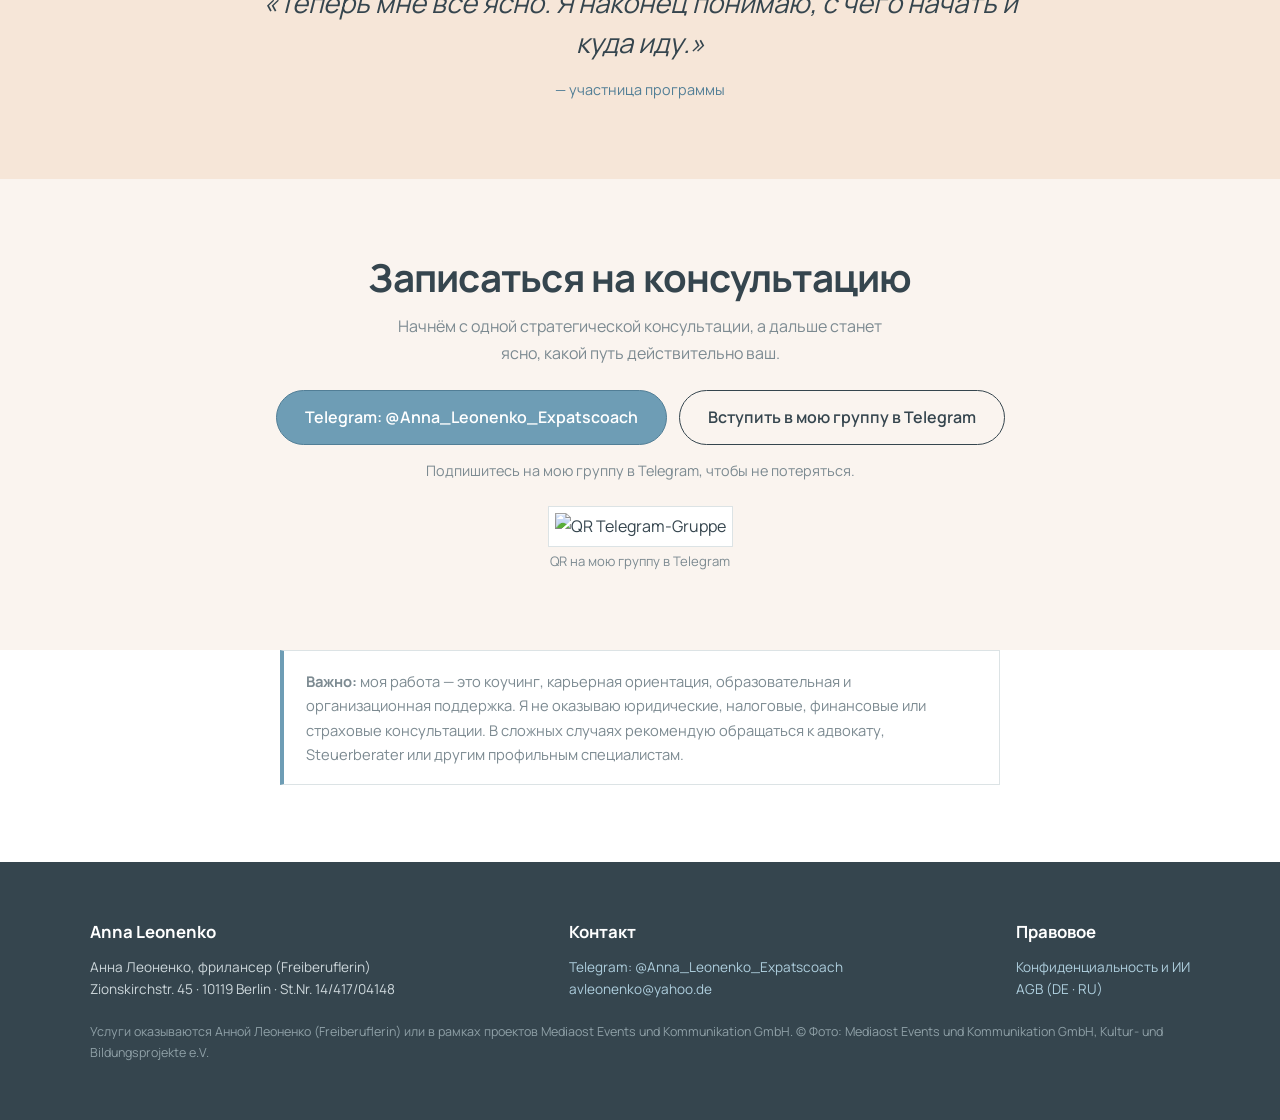
==== commit 1aef2570: "feat(site): Claude-Design-Redesign live — Manrope/Aa-Umschalter, neue Hero/Case-Sektionen, Fonts lok" ====
--- a/index.html
+++ b/index.html
@@ -5,17 +5,18 @@
 <meta name="viewport" content="width=device-width, initial-scale=1.0" />
 <title>Anna Leonenko — Expat Coach</title>
 <meta name="description" content="Anna Leonenko — Expat-Coach für berufliche Verwirklichung, Selbstständigkeit und Begleitung in Deutschland (für russischsprachige Menschen)." />
+<link rel="stylesheet" href="assets/fonts/fonts.css">
 <style>
   :root{
     --bg:#FAF4EF; --card:#FFFFFF; --ink:#35454E; --muted:#7C8A91;
     --accent:#6E9DB5; --accent-d:#517E96; --peach:#F0D3BC; --peach-soft:#F6E6D8; --blue:#AECEDD; --powder:#C9D2D4; --line:#DCE3E5;
-    --serif:Georgia,"Times New Roman",serif;
-    --sans:-apple-system,BlinkMacSystemFont,"Segoe UI",Roboto,Arial,sans-serif;
+    --serif:'Manrope',system-ui,sans-serif;
+    --sans:'Manrope',-apple-system,BlinkMacSystemFont,"Segoe UI",Arial,sans-serif;
   }
   *{box-sizing:border-box;margin:0;padding:0}
   html{scroll-behavior:smooth}
   body{font-family:var(--sans);color:var(--ink);background:var(--bg);line-height:1.65}
-  h1,h2,h3{font-family:var(--serif);font-weight:700;line-height:1.2;letter-spacing:-.01em}
+  h1,h2,h3{font-family:var(--serif);font-weight:700;line-height:1.2;letter-spacing:-.02em}
   h1,h2{font-size:clamp(1.7rem,3.2vw,2.4rem)}
   h3{font-size:1.2rem}
   .lead{color:var(--muted)}
@@ -47,6 +48,11 @@
   .prose{max-width:720px;margin:0 auto}
   .prose p{margin-bottom:1em}
   .center{text-align:center}
+  /* 1 INTRO: text + portrait right, image height = content height */
+  .intro-grid{display:grid;grid-template-columns:1fr minmax(280px,360px);gap:clamp(28px,4vw,52px);align-items:stretch;max-width:1080px;margin:0 auto}
+  .intro-grid .intro-txt{min-width:0}
+  .intro-grid .intro-photo{width:100%;height:100%;object-fit:cover;object-position:top center;display:block;border-radius:6px}
+  @media(max-width:820px){.intro-grid{grid-template-columns:1fr}.intro-grid .intro-photo{max-height:440px}}
   /* 1 HERO: portrait + text, full-height image, sharp */
   .hero{display:grid;grid-template-columns:1.05fr .95fr;min-height:80vh}
   .hero .txt{display:flex;flex-direction:column;justify-content:center;padding:clamp(34px,5vw,84px)}
@@ -122,7 +128,8 @@
 <main>
   <!-- 1 · INTRO (EIN Block, ganzer Text, KEIN Foto) -->
   <section class="band bg-cream">
-    <div class="prose">
+    <div class="intro-grid">
+     <div class="intro-txt">
       <span class="kicker"><span class="ru">Консультации · Сопровождение · Коучинг</span><span class="de">Beratung · Begleitung · Coaching</span></span>
       <h1 style="margin-bottom:16px">Anna Leonenko</h1>
       <p style="margin-bottom:1em">
@@ -142,6 +149,8 @@
         <span class="de accent">Meine Lieblingsthemen: berufliche Verwirklichung, Selbstständigkeit, gemeinnützige und kreative Projekte, Businesspläne, Hilfe mit Unterlagen für Selbstständige, Niederlassungserlaubnis und Einbürgerung.</span>
       </p>
       <a href="#kontakt" class="btn" style="margin-top:24px"><span class="ru">Записаться на консультацию</span><span class="de">Beratung anfragen</span></a>
+     </div>
+     <img src="assets/anna-hero.jpg" alt="Anna Leonenko" class="intro-photo">
     </div>
   </section>
 
--- a/assets/fonts/fonts.css
+++ b/assets/fonts/fonts.css
@@ -0,0 +1,1026 @@
+/* cyrillic-ext */
+@font-face {
+  font-family: 'Literata';
+  font-style: italic;
+  font-weight: 400;
+  font-display: swap;
+  src: url(literata_v40_or3NQ6P12-iJxAIgLYT1PLs1a-t7PU0AbeE9KPxYzNiCp1OUedn8VrLmQ0iSh8g.woff2) format('woff2');
+  unicode-range: U+0460-052F, U+1C80-1C8A, U+20B4, U+2DE0-2DFF, U+A640-A69F, U+FE2E-FE2F;
+}
+/* cyrillic */
+@font-face {
+  font-family: 'Literata';
+  font-style: italic;
+  font-weight: 400;
+  font-display: swap;
+  src: url(literata_v40_or3NQ6P12-iJxAIgLYT1PLs1a-t7PU0AbeE9KPxYzNiCp1OUedn8VrLmSkiSh8g.woff2) format('woff2');
+  unicode-range: U+0301, U+0400-045F, U+0490-0491, U+04B0-04B1, U+2116;
+}
+/* greek-ext */
+@font-face {
+  font-family: 'Literata';
+  font-style: italic;
+  font-weight: 400;
+  font-display: swap;
+  src: url(literata_v40_or3NQ6P12-iJxAIgLYT1PLs1a-t7PU0AbeE9KPxYzNiCp1OUedn8VrLmQkiSh8g.woff2) format('woff2');
+  unicode-range: U+1F00-1FFF;
+}
+/* greek */
+@font-face {
+  font-family: 'Literata';
+  font-style: italic;
+  font-weight: 400;
+  font-display: swap;
+  src: url(literata_v40_or3NQ6P12-iJxAIgLYT1PLs1a-t7PU0AbeE9KPxYzNiCp1OUedn8VrLmTUiSh8g.woff2) format('woff2');
+  unicode-range: U+0370-0377, U+037A-037F, U+0384-038A, U+038C, U+038E-03A1, U+03A3-03FF;
+}
+/* vietnamese */
+@font-face {
+  font-family: 'Literata';
+  font-style: italic;
+  font-weight: 400;
+  font-display: swap;
+  src: url(literata_v40_or3NQ6P12-iJxAIgLYT1PLs1a-t7PU0AbeE9KPxYzNiCp1OUedn8VrLmQUiSh8g.woff2) format('woff2');
+  unicode-range: U+0102-0103, U+0110-0111, U+0128-0129, U+0168-0169, U+01A0-01A1, U+01AF-01B0, U+0300-0301, U+0303-0304, U+0308-0309, U+0323, U+0329, U+1EA0-1EF9, U+20AB;
+}
+/* latin-ext */
+@font-face {
+  font-family: 'Literata';
+  font-style: italic;
+  font-weight: 400;
+  font-display: swap;
+  src: url(literata_v40_or3NQ6P12-iJxAIgLYT1PLs1a-t7PU0AbeE9KPxYzNiCp1OUedn8VrLmQEiSh8g.woff2) format('woff2');
+  unicode-range: U+0100-02BA, U+02BD-02C5, U+02C7-02CC, U+02CE-02D7, U+02DD-02FF, U+0304, U+0308, U+0329, U+1D00-1DBF, U+1E00-1E9F, U+1EF2-1EFF, U+2020, U+20A0-20AB, U+20AD-20C0, U+2113, U+2C60-2C7F, U+A720-A7FF;
+}
+/* latin */
+@font-face {
+  font-family: 'Literata';
+  font-style: italic;
+  font-weight: 400;
+  font-display: swap;
+  src: url(literata_v40_or3NQ6P12-iJxAIgLYT1PLs1a-t7PU0AbeE9KPxYzNiCp1OUedn8VrLmTkiS.woff2) format('woff2');
+  unicode-range: U+0000-00FF, U+0131, U+0152-0153, U+02BB-02BC, U+02C6, U+02DA, U+02DC, U+0304, U+0308, U+0329, U+2000-206F, U+20AC, U+2122, U+2191, U+2193, U+2212, U+2215, U+FEFF, U+FFFD;
+}
+/* cyrillic-ext */
+@font-face {
+  font-family: 'Literata';
+  font-style: italic;
+  font-weight: 500;
+  font-display: swap;
+  src: url(literata_v40_or3NQ6P12-iJxAIgLYT1PLs1a-t7PU0AbeE9KPxYzNiCp1OUedn8VrLmQ0iSh8g.woff2) format('woff2');
+  unicode-range: U+0460-052F, U+1C80-1C8A, U+20B4, U+2DE0-2DFF, U+A640-A69F, U+FE2E-FE2F;
+}
+/* cyrillic */
+@font-face {
+  font-family: 'Literata';
+  font-style: italic;
+  font-weight: 500;
+  font-display: swap;
+  src: url(literata_v40_or3NQ6P12-iJxAIgLYT1PLs1a-t7PU0AbeE9KPxYzNiCp1OUedn8VrLmSkiSh8g.woff2) format('woff2');
+  unicode-range: U+0301, U+0400-045F, U+0490-0491, U+04B0-04B1, U+2116;
+}
+/* greek-ext */
+@font-face {
+  font-family: 'Literata';
+  font-style: italic;
+  font-weight: 500;
+  font-display: swap;
+  src: url(literata_v40_or3NQ6P12-iJxAIgLYT1PLs1a-t7PU0AbeE9KPxYzNiCp1OUedn8VrLmQkiSh8g.woff2) format('woff2');
+  unicode-range: U+1F00-1FFF;
+}
+/* greek */
+@font-face {
+  font-family: 'Literata';
+  font-style: italic;
+  font-weight: 500;
+  font-display: swap;
+  src: url(literata_v40_or3NQ6P12-iJxAIgLYT1PLs1a-t7PU0AbeE9KPxYzNiCp1OUedn8VrLmTUiSh8g.woff2) format('woff2');
+  unicode-range: U+0370-0377, U+037A-037F, U+0384-038A, U+038C, U+038E-03A1, U+03A3-03FF;
+}
+/* vietnamese */
+@font-face {
+  font-family: 'Literata';
+  font-style: italic;
+  font-weight: 500;
+  font-display: swap;
+  src: url(literata_v40_or3NQ6P12-iJxAIgLYT1PLs1a-t7PU0AbeE9KPxYzNiCp1OUedn8VrLmQUiSh8g.woff2) format('woff2');
+  unicode-range: U+0102-0103, U+0110-0111, U+0128-0129, U+0168-0169, U+01A0-01A1, U+01AF-01B0, U+0300-0301, U+0303-0304, U+0308-0309, U+0323, U+0329, U+1EA0-1EF9, U+20AB;
+}
+/* latin-ext */
+@font-face {
+  font-family: 'Literata';
+  font-style: italic;
+  font-weight: 500;
+  font-display: swap;
+  src: url(literata_v40_or3NQ6P12-iJxAIgLYT1PLs1a-t7PU0AbeE9KPxYzNiCp1OUedn8VrLmQEiSh8g.woff2) format('woff2');
+  unicode-range: U+0100-02BA, U+02BD-02C5, U+02C7-02CC, U+02CE-02D7, U+02DD-02FF, U+0304, U+0308, U+0329, U+1D00-1DBF, U+1E00-1E9F, U+1EF2-1EFF, U+2020, U+20A0-20AB, U+20AD-20C0, U+2113, U+2C60-2C7F, U+A720-A7FF;
+}
+/* latin */
+@font-face {
+  font-family: 'Literata';
+  font-style: italic;
+  font-weight: 500;
+  font-display: swap;
+  src: url(literata_v40_or3NQ6P12-iJxAIgLYT1PLs1a-t7PU0AbeE9KPxYzNiCp1OUedn8VrLmTkiS.woff2) format('woff2');
+  unicode-range: U+0000-00FF, U+0131, U+0152-0153, U+02BB-02BC, U+02C6, U+02DA, U+02DC, U+0304, U+0308, U+0329, U+2000-206F, U+20AC, U+2122, U+2191, U+2193, U+2212, U+2215, U+FEFF, U+FFFD;
+}
+/* cyrillic-ext */
+@font-face {
+  font-family: 'Literata';
+  font-style: normal;
+  font-weight: 400;
+  font-display: swap;
+  src: url(literata_v40_or3PQ6P12-iJxAIgLa78DkTtAoDhk0oVpaK3YLanFLHpPf2TbLi4J_zWTFCW.woff2) format('woff2');
+  unicode-range: U+0460-052F, U+1C80-1C8A, U+20B4, U+2DE0-2DFF, U+A640-A69F, U+FE2E-FE2F;
+}
+/* cyrillic */
+@font-face {
+  font-family: 'Literata';
+  font-style: normal;
+  font-weight: 400;
+  font-display: swap;
+  src: url(literata_v40_or3PQ6P12-iJxAIgLa78DkTtAoDhk0oVpaK3YLanFLHpPf2TbLi4J_XWTFCW.woff2) format('woff2');
+  unicode-range: U+0301, U+0400-045F, U+0490-0491, U+04B0-04B1, U+2116;
+}
+/* greek-ext */
+@font-face {
+  font-family: 'Literata';
+  font-style: normal;
+  font-weight: 400;
+  font-display: swap;
+  src: url(literata_v40_or3PQ6P12-iJxAIgLa78DkTtAoDhk0oVpaK3YLanFLHpPf2TbLi4J_3WTFCW.woff2) format('woff2');
+  unicode-range: U+1F00-1FFF;
+}
+/* greek */
+@font-face {
+  font-family: 'Literata';
+  font-style: normal;
+  font-weight: 400;
+  font-display: swap;
+  src: url(literata_v40_or3PQ6P12-iJxAIgLa78DkTtAoDhk0oVpaK3YLanFLHpPf2TbLi4J_LWTFCW.woff2) format('woff2');
+  unicode-range: U+0370-0377, U+037A-037F, U+0384-038A, U+038C, U+038E-03A1, U+03A3-03FF;
+}
+/* vietnamese */
+@font-face {
+  font-family: 'Literata';
+  font-style: normal;
+  font-weight: 400;
+  font-display: swap;
+  src: url(literata_v40_or3PQ6P12-iJxAIgLa78DkTtAoDhk0oVpaK3YLanFLHpPf2TbLi4J_7WTFCW.woff2) format('woff2');
+  unicode-range: U+0102-0103, U+0110-0111, U+0128-0129, U+0168-0169, U+01A0-01A1, U+01AF-01B0, U+0300-0301, U+0303-0304, U+0308-0309, U+0323, U+0329, U+1EA0-1EF9, U+20AB;
+}
+/* latin-ext */
+@font-face {
+  font-family: 'Literata';
+  font-style: normal;
+  font-weight: 400;
+  font-display: swap;
+  src: url(literata_v40_or3PQ6P12-iJxAIgLa78DkTtAoDhk0oVpaK3YLanFLHpPf2TbLi4J__WTFCW.woff2) format('woff2');
+  unicode-range: U+0100-02BA, U+02BD-02C5, U+02C7-02CC, U+02CE-02D7, U+02DD-02FF, U+0304, U+0308, U+0329, U+1D00-1DBF, U+1E00-1E9F, U+1EF2-1EFF, U+2020, U+20A0-20AB, U+20AD-20C0, U+2113, U+2C60-2C7F, U+A720-A7FF;
+}
+/* latin */
+@font-face {
+  font-family: 'Literata';
+  font-style: normal;
+  font-weight: 400;
+  font-display: swap;
+  src: url(literata_v40_or3PQ6P12-iJxAIgLa78DkTtAoDhk0oVpaK3YLanFLHpPf2TbLi4J_HWTA.woff2) format('woff2');
+  unicode-range: U+0000-00FF, U+0131, U+0152-0153, U+02BB-02BC, U+02C6, U+02DA, U+02DC, U+0304, U+0308, U+0329, U+2000-206F, U+20AC, U+2122, U+2191, U+2193, U+2212, U+2215, U+FEFF, U+FFFD;
+}
+/* cyrillic-ext */
+@font-face {
+  font-family: 'Literata';
+  font-style: normal;
+  font-weight: 500;
+  font-display: swap;
+  src: url(literata_v40_or3PQ6P12-iJxAIgLa78DkTtAoDhk0oVpaK3YLanFLHpPf2TbLi4J_zWTFCW.woff2) format('woff2');
+  unicode-range: U+0460-052F, U+1C80-1C8A, U+20B4, U+2DE0-2DFF, U+A640-A69F, U+FE2E-FE2F;
+}
+/* cyrillic */
+@font-face {
+  font-family: 'Literata';
+  font-style: normal;
+  font-weight: 500;
+  font-display: swap;
+  src: url(literata_v40_or3PQ6P12-iJxAIgLa78DkTtAoDhk0oVpaK3YLanFLHpPf2TbLi4J_XWTFCW.woff2) format('woff2');
+  unicode-range: U+0301, U+0400-045F, U+0490-0491, U+04B0-04B1, U+2116;
+}
+/* greek-ext */
+@font-face {
+  font-family: 'Literata';
+  font-style: normal;
+  font-weight: 500;
+  font-display: swap;
+  src: url(literata_v40_or3PQ6P12-iJxAIgLa78DkTtAoDhk0oVpaK3YLanFLHpPf2TbLi4J_3WTFCW.woff2) format('woff2');
+  unicode-range: U+1F00-1FFF;
+}
+/* greek */
+@font-face {
+  font-family: 'Literata';
+  font-style: normal;
+  font-weight: 500;
+  font-display: swap;
+  src: url(literata_v40_or3PQ6P12-iJxAIgLa78DkTtAoDhk0oVpaK3YLanFLHpPf2TbLi4J_LWTFCW.woff2) format('woff2');
+  unicode-range: U+0370-0377, U+037A-037F, U+0384-038A, U+038C, U+038E-03A1, U+03A3-03FF;
+}
+/* vietnamese */
+@font-face {
+  font-family: 'Literata';
+  font-style: normal;
+  font-weight: 500;
+  font-display: swap;
+  src: url(literata_v40_or3PQ6P12-iJxAIgLa78DkTtAoDhk0oVpaK3YLanFLHpPf2TbLi4J_7WTFCW.woff2) format('woff2');
+  unicode-range: U+0102-0103, U+0110-0111, U+0128-0129, U+0168-0169, U+01A0-01A1, U+01AF-01B0, U+0300-0301, U+0303-0304, U+0308-0309, U+0323, U+0329, U+1EA0-1EF9, U+20AB;
+}
+/* latin-ext */
+@font-face {
+  font-family: 'Literata';
+  font-style: normal;
+  font-weight: 500;
+  font-display: swap;
+  src: url(literata_v40_or3PQ6P12-iJxAIgLa78DkTtAoDhk0oVpaK3YLanFLHpPf2TbLi4J__WTFCW.woff2) format('woff2');
+  unicode-range: U+0100-02BA, U+02BD-02C5, U+02C7-02CC, U+02CE-02D7, U+02DD-02FF, U+0304, U+0308, U+0329, U+1D00-1DBF, U+1E00-1E9F, U+1EF2-1EFF, U+2020, U+20A0-20AB, U+20AD-20C0, U+2113, U+2C60-2C7F, U+A720-A7FF;
+}
+/* latin */
+@font-face {
+  font-family: 'Literata';
+  font-style: normal;
+  font-weight: 500;
+  font-display: swap;
+  src: url(literata_v40_or3PQ6P12-iJxAIgLa78DkTtAoDhk0oVpaK3YLanFLHpPf2TbLi4J_HWTA.woff2) format('woff2');
+  unicode-range: U+0000-00FF, U+0131, U+0152-0153, U+02BB-02BC, U+02C6, U+02DA, U+02DC, U+0304, U+0308, U+0329, U+2000-206F, U+20AC, U+2122, U+2191, U+2193, U+2212, U+2215, U+FEFF, U+FFFD;
+}
+/* cyrillic-ext */
+@font-face {
+  font-family: 'Literata';
+  font-style: normal;
+  font-weight: 600;
+  font-display: swap;
+  src: url(literata_v40_or3PQ6P12-iJxAIgLa78DkTtAoDhk0oVpaK3YLanFLHpPf2TbLi4J_zWTFCW.woff2) format('woff2');
+  unicode-range: U+0460-052F, U+1C80-1C8A, U+20B4, U+2DE0-2DFF, U+A640-A69F, U+FE2E-FE2F;
+}
+/* cyrillic */
+@font-face {
+  font-family: 'Literata';
+  font-style: normal;
+  font-weight: 600;
+  font-display: swap;
+  src: url(literata_v40_or3PQ6P12-iJxAIgLa78DkTtAoDhk0oVpaK3YLanFLHpPf2TbLi4J_XWTFCW.woff2) format('woff2');
+  unicode-range: U+0301, U+0400-045F, U+0490-0491, U+04B0-04B1, U+2116;
+}
+/* greek-ext */
+@font-face {
+  font-family: 'Literata';
+  font-style: normal;
+  font-weight: 600;
+  font-display: swap;
+  src: url(literata_v40_or3PQ6P12-iJxAIgLa78DkTtAoDhk0oVpaK3YLanFLHpPf2TbLi4J_3WTFCW.woff2) format('woff2');
+  unicode-range: U+1F00-1FFF;
+}
+/* greek */
+@font-face {
+  font-family: 'Literata';
+  font-style: normal;
+  font-weight: 600;
+  font-display: swap;
+  src: url(literata_v40_or3PQ6P12-iJxAIgLa78DkTtAoDhk0oVpaK3YLanFLHpPf2TbLi4J_LWTFCW.woff2) format('woff2');
+  unicode-range: U+0370-0377, U+037A-037F, U+0384-038A, U+038C, U+038E-03A1, U+03A3-03FF;
+}
+/* vietnamese */
+@font-face {
+  font-family: 'Literata';
+  font-style: normal;
+  font-weight: 600;
+  font-display: swap;
+  src: url(literata_v40_or3PQ6P12-iJxAIgLa78DkTtAoDhk0oVpaK3YLanFLHpPf2TbLi4J_7WTFCW.woff2) format('woff2');
+  unicode-range: U+0102-0103, U+0110-0111, U+0128-0129, U+0168-0169, U+01A0-01A1, U+01AF-01B0, U+0300-0301, U+0303-0304, U+0308-0309, U+0323, U+0329, U+1EA0-1EF9, U+20AB;
+}
+/* latin-ext */
+@font-face {
+  font-family: 'Literata';
+  font-style: normal;
+  font-weight: 600;
+  font-display: swap;
+  src: url(literata_v40_or3PQ6P12-iJxAIgLa78DkTtAoDhk0oVpaK3YLanFLHpPf2TbLi4J__WTFCW.woff2) format('woff2');
+  unicode-range: U+0100-02BA, U+02BD-02C5, U+02C7-02CC, U+02CE-02D7, U+02DD-02FF, U+0304, U+0308, U+0329, U+1D00-1DBF, U+1E00-1E9F, U+1EF2-1EFF, U+2020, U+20A0-20AB, U+20AD-20C0, U+2113, U+2C60-2C7F, U+A720-A7FF;
+}
+/* latin */
+@font-face {
+  font-family: 'Literata';
+  font-style: normal;
+  font-weight: 600;
+  font-display: swap;
+  src: url(literata_v40_or3PQ6P12-iJxAIgLa78DkTtAoDhk0oVpaK3YLanFLHpPf2TbLi4J_HWTA.woff2) format('woff2');
+  unicode-range: U+0000-00FF, U+0131, U+0152-0153, U+02BB-02BC, U+02C6, U+02DA, U+02DC, U+0304, U+0308, U+0329, U+2000-206F, U+20AC, U+2122, U+2191, U+2193, U+2212, U+2215, U+FEFF, U+FFFD;
+}
+/* cyrillic-ext */
+@font-face {
+  font-family: 'Literata';
+  font-style: normal;
+  font-weight: 700;
+  font-display: swap;
+  src: url(literata_v40_or3PQ6P12-iJxAIgLa78DkTtAoDhk0oVpaK3YLanFLHpPf2TbLi4J_zWTFCW.woff2) format('woff2');
+  unicode-range: U+0460-052F, U+1C80-1C8A, U+20B4, U+2DE0-2DFF, U+A640-A69F, U+FE2E-FE2F;
+}
+/* cyrillic */
+@font-face {
+  font-family: 'Literata';
+  font-style: normal;
+  font-weight: 700;
+  font-display: swap;
+  src: url(literata_v40_or3PQ6P12-iJxAIgLa78DkTtAoDhk0oVpaK3YLanFLHpPf2TbLi4J_XWTFCW.woff2) format('woff2');
+  unicode-range: U+0301, U+0400-045F, U+0490-0491, U+04B0-04B1, U+2116;
+}
+/* greek-ext */
+@font-face {
+  font-family: 'Literata';
+  font-style: normal;
+  font-weight: 700;
+  font-display: swap;
+  src: url(literata_v40_or3PQ6P12-iJxAIgLa78DkTtAoDhk0oVpaK3YLanFLHpPf2TbLi4J_3WTFCW.woff2) format('woff2');
+  unicode-range: U+1F00-1FFF;
+}
+/* greek */
+@font-face {
+  font-family: 'Literata';
+  font-style: normal;
+  font-weight: 700;
+  font-display: swap;
+  src: url(literata_v40_or3PQ6P12-iJxAIgLa78DkTtAoDhk0oVpaK3YLanFLHpPf2TbLi4J_LWTFCW.woff2) format('woff2');
+  unicode-range: U+0370-0377, U+037A-037F, U+0384-038A, U+038C, U+038E-03A1, U+03A3-03FF;
+}
+/* vietnamese */
+@font-face {
+  font-family: 'Literata';
+  font-style: normal;
+  font-weight: 700;
+  font-display: swap;
+  src: url(literata_v40_or3PQ6P12-iJxAIgLa78DkTtAoDhk0oVpaK3YLanFLHpPf2TbLi4J_7WTFCW.woff2) format('woff2');
+  unicode-range: U+0102-0103, U+0110-0111, U+0128-0129, U+0168-0169, U+01A0-01A1, U+01AF-01B0, U+0300-0301, U+0303-0304, U+0308-0309, U+0323, U+0329, U+1EA0-1EF9, U+20AB;
+}
+/* latin-ext */
+@font-face {
+  font-family: 'Literata';
+  font-style: normal;
+  font-weight: 700;
+  font-display: swap;
+  src: url(literata_v40_or3PQ6P12-iJxAIgLa78DkTtAoDhk0oVpaK3YLanFLHpPf2TbLi4J__WTFCW.woff2) format('woff2');
+  unicode-range: U+0100-02BA, U+02BD-02C5, U+02C7-02CC, U+02CE-02D7, U+02DD-02FF, U+0304, U+0308, U+0329, U+1D00-1DBF, U+1E00-1E9F, U+1EF2-1EFF, U+2020, U+20A0-20AB, U+20AD-20C0, U+2113, U+2C60-2C7F, U+A720-A7FF;
+}
+/* latin */
+@font-face {
+  font-family: 'Literata';
+  font-style: normal;
+  font-weight: 700;
+  font-display: swap;
+  src: url(literata_v40_or3PQ6P12-iJxAIgLa78DkTtAoDhk0oVpaK3YLanFLHpPf2TbLi4J_HWTA.woff2) format('woff2');
+  unicode-range: U+0000-00FF, U+0131, U+0152-0153, U+02BB-02BC, U+02C6, U+02DA, U+02DC, U+0304, U+0308, U+0329, U+2000-206F, U+20AC, U+2122, U+2191, U+2193, U+2212, U+2215, U+FEFF, U+FFFD;
+}
+/* cyrillic-ext */
+@font-face {
+  font-family: 'Lora';
+  font-style: italic;
+  font-weight: 400;
+  font-display: swap;
+  src: url(lora_v37_0QIhMX1D_JOuMw_LLPtLp_A.woff2) format('woff2');
+  unicode-range: U+0460-052F, U+1C80-1C8A, U+20B4, U+2DE0-2DFF, U+A640-A69F, U+FE2E-FE2F;
+}
+/* cyrillic */
+@font-face {
+  font-family: 'Lora';
+  font-style: italic;
+  font-weight: 400;
+  font-display: swap;
+  src: url(lora_v37_0QIhMX1D_JOuMw_LJftLp_A.woff2) format('woff2');
+  unicode-range: U+0301, U+0400-045F, U+0490-0491, U+04B0-04B1, U+2116;
+}
+/* math */
+@font-face {
+  font-family: 'Lora';
+  font-style: italic;
+  font-weight: 400;
+  font-display: swap;
+  src: url(lora_v37_0QIhMX1D_JOuMw_LXftLp_A.woff2) format('woff2');
+  unicode-range: U+0302-0303, U+0305, U+0307-0308, U+0310, U+0312, U+0315, U+031A, U+0326-0327, U+032C, U+032F-0330, U+0332-0333, U+0338, U+033A, U+0346, U+034D, U+0391-03A1, U+03A3-03A9, U+03B1-03C9, U+03D1, U+03D5-03D6, U+03F0-03F1, U+03F4-03F5, U+2016-2017, U+2034-2038, U+203C, U+2040, U+2043, U+2047, U+2050, U+2057, U+205F, U+2070-2071, U+2074-208E, U+2090-209C, U+20D0-20DC, U+20E1, U+20E5-20EF, U+2100-2112, U+2114-2115, U+2117-2121, U+2123-214F, U+2190, U+2192, U+2194-21AE, U+21B0-21E5, U+21F1-21F2, U+21F4-2211, U+2213-2214, U+2216-22FF, U+2308-230B, U+2310, U+2319, U+231C-2321, U+2336-237A, U+237C, U+2395, U+239B-23B7, U+23D0, U+23DC-23E1, U+2474-2475, U+25AF, U+25B3, U+25B7, U+25BD, U+25C1, U+25CA, U+25CC, U+25FB, U+266D-266F, U+27C0-27FF, U+2900-2AFF, U+2B0E-2B11, U+2B30-2B4C, U+2BFE, U+3030, U+FF5B, U+FF5D, U+1D400-1D7FF, U+1EE00-1EEFF;
+}
+/* symbols */
+@font-face {
+  font-family: 'Lora';
+  font-style: italic;
+  font-weight: 400;
+  font-display: swap;
+  src: url(lora_v37_0QIhMX1D_JOuMw_LT_tLp_A.woff2) format('woff2');
+  unicode-range: U+0001-000C, U+000E-001F, U+007F-009F, U+20DD-20E0, U+20E2-20E4, U+2150-218F, U+2190, U+2192, U+2194-2199, U+21AF, U+21E6-21F0, U+21F3, U+2218-2219, U+2299, U+22C4-22C6, U+2300-243F, U+2440-244A, U+2460-24FF, U+25A0-27BF, U+2800-28FF, U+2921-2922, U+2981, U+29BF, U+29EB, U+2B00-2BFF, U+4DC0-4DFF, U+FFF9-FFFB, U+10140-1018E, U+10190-1019C, U+101A0, U+101D0-101FD, U+102E0-102FB, U+10E60-10E7E, U+1D2C0-1D2D3, U+1D2E0-1D37F, U+1F000-1F0FF, U+1F100-1F1AD, U+1F1E6-1F1FF, U+1F30D-1F30F, U+1F315, U+1F31C, U+1F31E, U+1F320-1F32C, U+1F336, U+1F378, U+1F37D, U+1F382, U+1F393-1F39F, U+1F3A7-1F3A8, U+1F3AC-1F3AF, U+1F3C2, U+1F3C4-1F3C6, U+1F3CA-1F3CE, U+1F3D4-1F3E0, U+1F3ED, U+1F3F1-1F3F3, U+1F3F5-1F3F7, U+1F408, U+1F415, U+1F41F, U+1F426, U+1F43F, U+1F441-1F442, U+1F444, U+1F446-1F449, U+1F44C-1F44E, U+1F453, U+1F46A, U+1F47D, U+1F4A3, U+1F4B0, U+1F4B3, U+1F4B9, U+1F4BB, U+1F4BF, U+1F4C8-1F4CB, U+1F4D6, U+1F4DA, U+1F4DF, U+1F4E3-1F4E6, U+1F4EA-1F4ED, U+1F4F7, U+1F4F9-1F4FB, U+1F4FD-1F4FE, U+1F503, U+1F507-1F50B, U+1F50D, U+1F512-1F513, U+1F53E-1F54A, U+1F54F-1F5FA, U+1F610, U+1F650-1F67F, U+1F687, U+1F68D, U+1F691, U+1F694, U+1F698, U+1F6AD, U+1F6B2, U+1F6B9-1F6BA, U+1F6BC, U+1F6C6-1F6CF, U+1F6D3-1F6D7, U+1F6E0-1F6EA, U+1F6F0-1F6F3, U+1F6F7-1F6FC, U+1F700-1F7FF, U+1F800-1F80B, U+1F810-1F847, U+1F850-1F859, U+1F860-1F887, U+1F890-1F8AD, U+1F8B0-1F8BB, U+1F8C0-1F8C1, U+1F900-1F90B, U+1F93B, U+1F946, U+1F984, U+1F996, U+1F9E9, U+1FA00-1FA6F, U+1FA70-1FA7C, U+1FA80-1FA89, U+1FA8F-1FAC6, U+1FACE-1FADC, U+1FADF-1FAE9, U+1FAF0-1FAF8, U+1FB00-1FBFF;
+}
+/* vietnamese */
+@font-face {
+  font-family: 'Lora';
+  font-style: italic;
+  font-weight: 400;
+  font-display: swap;
+  src: url(lora_v37_0QIhMX1D_JOuMw_LLvtLp_A.woff2) format('woff2');
+  unicode-range: U+0102-0103, U+0110-0111, U+0128-0129, U+0168-0169, U+01A0-01A1, U+01AF-01B0, U+0300-0301, U+0303-0304, U+0308-0309, U+0323, U+0329, U+1EA0-1EF9, U+20AB;
+}
+/* latin-ext */
+@font-face {
+  font-family: 'Lora';
+  font-style: italic;
+  font-weight: 400;
+  font-display: swap;
+  src: url(lora_v37_0QIhMX1D_JOuMw_LL_tLp_A.woff2) format('woff2');
+  unicode-range: U+0100-02BA, U+02BD-02C5, U+02C7-02CC, U+02CE-02D7, U+02DD-02FF, U+0304, U+0308, U+0329, U+1D00-1DBF, U+1E00-1E9F, U+1EF2-1EFF, U+2020, U+20A0-20AB, U+20AD-20C0, U+2113, U+2C60-2C7F, U+A720-A7FF;
+}
+/* latin */
+@font-face {
+  font-family: 'Lora';
+  font-style: italic;
+  font-weight: 400;
+  font-display: swap;
+  src: url(lora_v37_0QIhMX1D_JOuMw_LIftL.woff2) format('woff2');
+  unicode-range: U+0000-00FF, U+0131, U+0152-0153, U+02BB-02BC, U+02C6, U+02DA, U+02DC, U+0304, U+0308, U+0329, U+2000-206F, U+20AC, U+2122, U+2191, U+2193, U+2212, U+2215, U+FEFF, U+FFFD;
+}
+/* cyrillic-ext */
+@font-face {
+  font-family: 'Lora';
+  font-style: italic;
+  font-weight: 500;
+  font-display: swap;
+  src: url(lora_v37_0QIhMX1D_JOuMw_LLPtLp_A.woff2) format('woff2');
+  unicode-range: U+0460-052F, U+1C80-1C8A, U+20B4, U+2DE0-2DFF, U+A640-A69F, U+FE2E-FE2F;
+}
+/* cyrillic */
+@font-face {
+  font-family: 'Lora';
+  font-style: italic;
+  font-weight: 500;
+  font-display: swap;
+  src: url(lora_v37_0QIhMX1D_JOuMw_LJftLp_A.woff2) format('woff2');
+  unicode-range: U+0301, U+0400-045F, U+0490-0491, U+04B0-04B1, U+2116;
+}
+/* math */
+@font-face {
+  font-family: 'Lora';
+  font-style: italic;
+  font-weight: 500;
+  font-display: swap;
+  src: url(lora_v37_0QIhMX1D_JOuMw_LXftLp_A.woff2) format('woff2');
+  unicode-range: U+0302-0303, U+0305, U+0307-0308, U+0310, U+0312, U+0315, U+031A, U+0326-0327, U+032C, U+032F-0330, U+0332-0333, U+0338, U+033A, U+0346, U+034D, U+0391-03A1, U+03A3-03A9, U+03B1-03C9, U+03D1, U+03D5-03D6, U+03F0-03F1, U+03F4-03F5, U+2016-2017, U+2034-2038, U+203C, U+2040, U+2043, U+2047, U+2050, U+2057, U+205F, U+2070-2071, U+2074-208E, U+2090-209C, U+20D0-20DC, U+20E1, U+20E5-20EF, U+2100-2112, U+2114-2115, U+2117-2121, U+2123-214F, U+2190, U+2192, U+2194-21AE, U+21B0-21E5, U+21F1-21F2, U+21F4-2211, U+2213-2214, U+2216-22FF, U+2308-230B, U+2310, U+2319, U+231C-2321, U+2336-237A, U+237C, U+2395, U+239B-23B7, U+23D0, U+23DC-23E1, U+2474-2475, U+25AF, U+25B3, U+25B7, U+25BD, U+25C1, U+25CA, U+25CC, U+25FB, U+266D-266F, U+27C0-27FF, U+2900-2AFF, U+2B0E-2B11, U+2B30-2B4C, U+2BFE, U+3030, U+FF5B, U+FF5D, U+1D400-1D7FF, U+1EE00-1EEFF;
+}
+/* symbols */
+@font-face {
+  font-family: 'Lora';
+  font-style: italic;
+  font-weight: 500;
+  font-display: swap;
+  src: url(lora_v37_0QIhMX1D_JOuMw_LT_tLp_A.woff2) format('woff2');
+  unicode-range: U+0001-000C, U+000E-001F, U+007F-009F, U+20DD-20E0, U+20E2-20E4, U+2150-218F, U+2190, U+2192, U+2194-2199, U+21AF, U+21E6-21F0, U+21F3, U+2218-2219, U+2299, U+22C4-22C6, U+2300-243F, U+2440-244A, U+2460-24FF, U+25A0-27BF, U+2800-28FF, U+2921-2922, U+2981, U+29BF, U+29EB, U+2B00-2BFF, U+4DC0-4DFF, U+FFF9-FFFB, U+10140-1018E, U+10190-1019C, U+101A0, U+101D0-101FD, U+102E0-102FB, U+10E60-10E7E, U+1D2C0-1D2D3, U+1D2E0-1D37F, U+1F000-1F0FF, U+1F100-1F1AD, U+1F1E6-1F1FF, U+1F30D-1F30F, U+1F315, U+1F31C, U+1F31E, U+1F320-1F32C, U+1F336, U+1F378, U+1F37D, U+1F382, U+1F393-1F39F, U+1F3A7-1F3A8, U+1F3AC-1F3AF, U+1F3C2, U+1F3C4-1F3C6, U+1F3CA-1F3CE, U+1F3D4-1F3E0, U+1F3ED, U+1F3F1-1F3F3, U+1F3F5-1F3F7, U+1F408, U+1F415, U+1F41F, U+1F426, U+1F43F, U+1F441-1F442, U+1F444, U+1F446-1F449, U+1F44C-1F44E, U+1F453, U+1F46A, U+1F47D, U+1F4A3, U+1F4B0, U+1F4B3, U+1F4B9, U+1F4BB, U+1F4BF, U+1F4C8-1F4CB, U+1F4D6, U+1F4DA, U+1F4DF, U+1F4E3-1F4E6, U+1F4EA-1F4ED, U+1F4F7, U+1F4F9-1F4FB, U+1F4FD-1F4FE, U+1F503, U+1F507-1F50B, U+1F50D, U+1F512-1F513, U+1F53E-1F54A, U+1F54F-1F5FA, U+1F610, U+1F650-1F67F, U+1F687, U+1F68D, U+1F691, U+1F694, U+1F698, U+1F6AD, U+1F6B2, U+1F6B9-1F6BA, U+1F6BC, U+1F6C6-1F6CF, U+1F6D3-1F6D7, U+1F6E0-1F6EA, U+1F6F0-1F6F3, U+1F6F7-1F6FC, U+1F700-1F7FF, U+1F800-1F80B, U+1F810-1F847, U+1F850-1F859, U+1F860-1F887, U+1F890-1F8AD, U+1F8B0-1F8BB, U+1F8C0-1F8C1, U+1F900-1F90B, U+1F93B, U+1F946, U+1F984, U+1F996, U+1F9E9, U+1FA00-1FA6F, U+1FA70-1FA7C, U+1FA80-1FA89, U+1FA8F-1FAC6, U+1FACE-1FADC, U+1FADF-1FAE9, U+1FAF0-1FAF8, U+1FB00-1FBFF;
+}
+/* vietnamese */
+@font-face {
+  font-family: 'Lora';
+  font-style: italic;
+  font-weight: 500;
+  font-display: swap;
+  src: url(lora_v37_0QIhMX1D_JOuMw_LLvtLp_A.woff2) format('woff2');
+  unicode-range: U+0102-0103, U+0110-0111, U+0128-0129, U+0168-0169, U+01A0-01A1, U+01AF-01B0, U+0300-0301, U+0303-0304, U+0308-0309, U+0323, U+0329, U+1EA0-1EF9, U+20AB;
+}
+/* latin-ext */
+@font-face {
+  font-family: 'Lora';
+  font-style: italic;
+  font-weight: 500;
+  font-display: swap;
+  src: url(lora_v37_0QIhMX1D_JOuMw_LL_tLp_A.woff2) format('woff2');
+  unicode-range: U+0100-02BA, U+02BD-02C5, U+02C7-02CC, U+02CE-02D7, U+02DD-02FF, U+0304, U+0308, U+0329, U+1D00-1DBF, U+1E00-1E9F, U+1EF2-1EFF, U+2020, U+20A0-20AB, U+20AD-20C0, U+2113, U+2C60-2C7F, U+A720-A7FF;
+}
+/* latin */
+@font-face {
+  font-family: 'Lora';
+  font-style: italic;
+  font-weight: 500;
+  font-display: swap;
+  src: url(lora_v37_0QIhMX1D_JOuMw_LIftL.woff2) format('woff2');
+  unicode-range: U+0000-00FF, U+0131, U+0152-0153, U+02BB-02BC, U+02C6, U+02DA, U+02DC, U+0304, U+0308, U+0329, U+2000-206F, U+20AC, U+2122, U+2191, U+2193, U+2212, U+2215, U+FEFF, U+FFFD;
+}
+/* cyrillic-ext */
+@font-face {
+  font-family: 'Lora';
+  font-style: normal;
+  font-weight: 400;
+  font-display: swap;
+  src: url(lora_v37_0QIvMX1D_JOuMwf7I-NP.woff2) format('woff2');
+  unicode-range: U+0460-052F, U+1C80-1C8A, U+20B4, U+2DE0-2DFF, U+A640-A69F, U+FE2E-FE2F;
+}
+/* cyrillic */
+@font-face {
+  font-family: 'Lora';
+  font-style: normal;
+  font-weight: 400;
+  font-display: swap;
+  src: url(lora_v37_0QIvMX1D_JOuMw77I-NP.woff2) format('woff2');
+  unicode-range: U+0301, U+0400-045F, U+0490-0491, U+04B0-04B1, U+2116;
+}
+/* math */
+@font-face {
+  font-family: 'Lora';
+  font-style: normal;
+  font-weight: 400;
+  font-display: swap;
+  src: url(lora_v37_0QIvMX1D_JOuM3b7I-NP.woff2) format('woff2');
+  unicode-range: U+0302-0303, U+0305, U+0307-0308, U+0310, U+0312, U+0315, U+031A, U+0326-0327, U+032C, U+032F-0330, U+0332-0333, U+0338, U+033A, U+0346, U+034D, U+0391-03A1, U+03A3-03A9, U+03B1-03C9, U+03D1, U+03D5-03D6, U+03F0-03F1, U+03F4-03F5, U+2016-2017, U+2034-2038, U+203C, U+2040, U+2043, U+2047, U+2050, U+2057, U+205F, U+2070-2071, U+2074-208E, U+2090-209C, U+20D0-20DC, U+20E1, U+20E5-20EF, U+2100-2112, U+2114-2115, U+2117-2121, U+2123-214F, U+2190, U+2192, U+2194-21AE, U+21B0-21E5, U+21F1-21F2, U+21F4-2211, U+2213-2214, U+2216-22FF, U+2308-230B, U+2310, U+2319, U+231C-2321, U+2336-237A, U+237C, U+2395, U+239B-23B7, U+23D0, U+23DC-23E1, U+2474-2475, U+25AF, U+25B3, U+25B7, U+25BD, U+25C1, U+25CA, U+25CC, U+25FB, U+266D-266F, U+27C0-27FF, U+2900-2AFF, U+2B0E-2B11, U+2B30-2B4C, U+2BFE, U+3030, U+FF5B, U+FF5D, U+1D400-1D7FF, U+1EE00-1EEFF;
+}
+/* symbols */
+@font-face {
+  font-family: 'Lora';
+  font-style: normal;
+  font-weight: 400;
+  font-display: swap;
+  src: url(lora_v37_0QIvMX1D_JOuM2T7I-NP.woff2) format('woff2');
+  unicode-range: U+0001-000C, U+000E-001F, U+007F-009F, U+20DD-20E0, U+20E2-20E4, U+2150-218F, U+2190, U+2192, U+2194-2199, U+21AF, U+21E6-21F0, U+21F3, U+2218-2219, U+2299, U+22C4-22C6, U+2300-243F, U+2440-244A, U+2460-24FF, U+25A0-27BF, U+2800-28FF, U+2921-2922, U+2981, U+29BF, U+29EB, U+2B00-2BFF, U+4DC0-4DFF, U+FFF9-FFFB, U+10140-1018E, U+10190-1019C, U+101A0, U+101D0-101FD, U+102E0-102FB, U+10E60-10E7E, U+1D2C0-1D2D3, U+1D2E0-1D37F, U+1F000-1F0FF, U+1F100-1F1AD, U+1F1E6-1F1FF, U+1F30D-1F30F, U+1F315, U+1F31C, U+1F31E, U+1F320-1F32C, U+1F336, U+1F378, U+1F37D, U+1F382, U+1F393-1F39F, U+1F3A7-1F3A8, U+1F3AC-1F3AF, U+1F3C2, U+1F3C4-1F3C6, U+1F3CA-1F3CE, U+1F3D4-1F3E0, U+1F3ED, U+1F3F1-1F3F3, U+1F3F5-1F3F7, U+1F408, U+1F415, U+1F41F, U+1F426, U+1F43F, U+1F441-1F442, U+1F444, U+1F446-1F449, U+1F44C-1F44E, U+1F453, U+1F46A, U+1F47D, U+1F4A3, U+1F4B0, U+1F4B3, U+1F4B9, U+1F4BB, U+1F4BF, U+1F4C8-1F4CB, U+1F4D6, U+1F4DA, U+1F4DF, U+1F4E3-1F4E6, U+1F4EA-1F4ED, U+1F4F7, U+1F4F9-1F4FB, U+1F4FD-1F4FE, U+1F503, U+1F507-1F50B, U+1F50D, U+1F512-1F513, U+1F53E-1F54A, U+1F54F-1F5FA, U+1F610, U+1F650-1F67F, U+1F687, U+1F68D, U+1F691, U+1F694, U+1F698, U+1F6AD, U+1F6B2, U+1F6B9-1F6BA, U+1F6BC, U+1F6C6-1F6CF, U+1F6D3-1F6D7, U+1F6E0-1F6EA, U+1F6F0-1F6F3, U+1F6F7-1F6FC, U+1F700-1F7FF, U+1F800-1F80B, U+1F810-1F847, U+1F850-1F859, U+1F860-1F887, U+1F890-1F8AD, U+1F8B0-1F8BB, U+1F8C0-1F8C1, U+1F900-1F90B, U+1F93B, U+1F946, U+1F984, U+1F996, U+1F9E9, U+1FA00-1FA6F, U+1FA70-1FA7C, U+1FA80-1FA89, U+1FA8F-1FAC6, U+1FACE-1FADC, U+1FADF-1FAE9, U+1FAF0-1FAF8, U+1FB00-1FBFF;
+}
+/* vietnamese */
+@font-face {
+  font-family: 'Lora';
+  font-style: normal;
+  font-weight: 400;
+  font-display: swap;
+  src: url(lora_v37_0QIvMX1D_JOuMwX7I-NP.woff2) format('woff2');
+  unicode-range: U+0102-0103, U+0110-0111, U+0128-0129, U+0168-0169, U+01A0-01A1, U+01AF-01B0, U+0300-0301, U+0303-0304, U+0308-0309, U+0323, U+0329, U+1EA0-1EF9, U+20AB;
+}
+/* latin-ext */
+@font-face {
+  font-family: 'Lora';
+  font-style: normal;
+  font-weight: 400;
+  font-display: swap;
+  src: url(lora_v37_0QIvMX1D_JOuMwT7I-NP.woff2) format('woff2');
+  unicode-range: U+0100-02BA, U+02BD-02C5, U+02C7-02CC, U+02CE-02D7, U+02DD-02FF, U+0304, U+0308, U+0329, U+1D00-1DBF, U+1E00-1E9F, U+1EF2-1EFF, U+2020, U+20A0-20AB, U+20AD-20C0, U+2113, U+2C60-2C7F, U+A720-A7FF;
+}
+/* latin */
+@font-face {
+  font-family: 'Lora';
+  font-style: normal;
+  font-weight: 400;
+  font-display: swap;
+  src: url(lora_v37_0QIvMX1D_JOuMwr7Iw.woff2) format('woff2');
+  unicode-range: U+0000-00FF, U+0131, U+0152-0153, U+02BB-02BC, U+02C6, U+02DA, U+02DC, U+0304, U+0308, U+0329, U+2000-206F, U+20AC, U+2122, U+2191, U+2193, U+2212, U+2215, U+FEFF, U+FFFD;
+}
+/* cyrillic-ext */
+@font-face {
+  font-family: 'Lora';
+  font-style: normal;
+  font-weight: 500;
+  font-display: swap;
+  src: url(lora_v37_0QIvMX1D_JOuMwf7I-NP.woff2) format('woff2');
+  unicode-range: U+0460-052F, U+1C80-1C8A, U+20B4, U+2DE0-2DFF, U+A640-A69F, U+FE2E-FE2F;
+}
+/* cyrillic */
+@font-face {
+  font-family: 'Lora';
+  font-style: normal;
+  font-weight: 500;
+  font-display: swap;
+  src: url(lora_v37_0QIvMX1D_JOuMw77I-NP.woff2) format('woff2');
+  unicode-range: U+0301, U+0400-045F, U+0490-0491, U+04B0-04B1, U+2116;
+}
+/* math */
+@font-face {
+  font-family: 'Lora';
+  font-style: normal;
+  font-weight: 500;
+  font-display: swap;
+  src: url(lora_v37_0QIvMX1D_JOuM3b7I-NP.woff2) format('woff2');
+  unicode-range: U+0302-0303, U+0305, U+0307-0308, U+0310, U+0312, U+0315, U+031A, U+0326-0327, U+032C, U+032F-0330, U+0332-0333, U+0338, U+033A, U+0346, U+034D, U+0391-03A1, U+03A3-03A9, U+03B1-03C9, U+03D1, U+03D5-03D6, U+03F0-03F1, U+03F4-03F5, U+2016-2017, U+2034-2038, U+203C, U+2040, U+2043, U+2047, U+2050, U+2057, U+205F, U+2070-2071, U+2074-208E, U+2090-209C, U+20D0-20DC, U+20E1, U+20E5-20EF, U+2100-2112, U+2114-2115, U+2117-2121, U+2123-214F, U+2190, U+2192, U+2194-21AE, U+21B0-21E5, U+21F1-21F2, U+21F4-2211, U+2213-2214, U+2216-22FF, U+2308-230B, U+2310, U+2319, U+231C-2321, U+2336-237A, U+237C, U+2395, U+239B-23B7, U+23D0, U+23DC-23E1, U+2474-2475, U+25AF, U+25B3, U+25B7, U+25BD, U+25C1, U+25CA, U+25CC, U+25FB, U+266D-266F, U+27C0-27FF, U+2900-2AFF, U+2B0E-2B11, U+2B30-2B4C, U+2BFE, U+3030, U+FF5B, U+FF5D, U+1D400-1D7FF, U+1EE00-1EEFF;
+}
+/* symbols */
+@font-face {
+  font-family: 'Lora';
+  font-style: normal;
+  font-weight: 500;
+  font-display: swap;
+  src: url(lora_v37_0QIvMX1D_JOuM2T7I-NP.woff2) format('woff2');
+  unicode-range: U+0001-000C, U+000E-001F, U+007F-009F, U+20DD-20E0, U+20E2-20E4, U+2150-218F, U+2190, U+2192, U+2194-2199, U+21AF, U+21E6-21F0, U+21F3, U+2218-2219, U+2299, U+22C4-22C6, U+2300-243F, U+2440-244A, U+2460-24FF, U+25A0-27BF, U+2800-28FF, U+2921-2922, U+2981, U+29BF, U+29EB, U+2B00-2BFF, U+4DC0-4DFF, U+FFF9-FFFB, U+10140-1018E, U+10190-1019C, U+101A0, U+101D0-101FD, U+102E0-102FB, U+10E60-10E7E, U+1D2C0-1D2D3, U+1D2E0-1D37F, U+1F000-1F0FF, U+1F100-1F1AD, U+1F1E6-1F1FF, U+1F30D-1F30F, U+1F315, U+1F31C, U+1F31E, U+1F320-1F32C, U+1F336, U+1F378, U+1F37D, U+1F382, U+1F393-1F39F, U+1F3A7-1F3A8, U+1F3AC-1F3AF, U+1F3C2, U+1F3C4-1F3C6, U+1F3CA-1F3CE, U+1F3D4-1F3E0, U+1F3ED, U+1F3F1-1F3F3, U+1F3F5-1F3F7, U+1F408, U+1F415, U+1F41F, U+1F426, U+1F43F, U+1F441-1F442, U+1F444, U+1F446-1F449, U+1F44C-1F44E, U+1F453, U+1F46A, U+1F47D, U+1F4A3, U+1F4B0, U+1F4B3, U+1F4B9, U+1F4BB, U+1F4BF, U+1F4C8-1F4CB, U+1F4D6, U+1F4DA, U+1F4DF, U+1F4E3-1F4E6, U+1F4EA-1F4ED, U+1F4F7, U+1F4F9-1F4FB, U+1F4FD-1F4FE, U+1F503, U+1F507-1F50B, U+1F50D, U+1F512-1F513, U+1F53E-1F54A, U+1F54F-1F5FA, U+1F610, U+1F650-1F67F, U+1F687, U+1F68D, U+1F691, U+1F694, U+1F698, U+1F6AD, U+1F6B2, U+1F6B9-1F6BA, U+1F6BC, U+1F6C6-1F6CF, U+1F6D3-1F6D7, U+1F6E0-1F6EA, U+1F6F0-1F6F3, U+1F6F7-1F6FC, U+1F700-1F7FF, U+1F800-1F80B, U+1F810-1F847, U+1F850-1F859, U+1F860-1F887, U+1F890-1F8AD, U+1F8B0-1F8BB, U+1F8C0-1F8C1, U+1F900-1F90B, U+1F93B, U+1F946, U+1F984, U+1F996, U+1F9E9, U+1FA00-1FA6F, U+1FA70-1FA7C, U+1FA80-1FA89, U+1FA8F-1FAC6, U+1FACE-1FADC, U+1FADF-1FAE9, U+1FAF0-1FAF8, U+1FB00-1FBFF;
+}
+/* vietnamese */
+@font-face {
+  font-family: 'Lora';
+  font-style: normal;
+  font-weight: 500;
+  font-display: swap;
+  src: url(lora_v37_0QIvMX1D_JOuMwX7I-NP.woff2) format('woff2');
+  unicode-range: U+0102-0103, U+0110-0111, U+0128-0129, U+0168-0169, U+01A0-01A1, U+01AF-01B0, U+0300-0301, U+0303-0304, U+0308-0309, U+0323, U+0329, U+1EA0-1EF9, U+20AB;
+}
+/* latin-ext */
+@font-face {
+  font-family: 'Lora';
+  font-style: normal;
+  font-weight: 500;
+  font-display: swap;
+  src: url(lora_v37_0QIvMX1D_JOuMwT7I-NP.woff2) format('woff2');
+  unicode-range: U+0100-02BA, U+02BD-02C5, U+02C7-02CC, U+02CE-02D7, U+02DD-02FF, U+0304, U+0308, U+0329, U+1D00-1DBF, U+1E00-1E9F, U+1EF2-1EFF, U+2020, U+20A0-20AB, U+20AD-20C0, U+2113, U+2C60-2C7F, U+A720-A7FF;
+}
+/* latin */
+@font-face {
+  font-family: 'Lora';
+  font-style: normal;
+  font-weight: 500;
+  font-display: swap;
+  src: url(lora_v37_0QIvMX1D_JOuMwr7Iw.woff2) format('woff2');
+  unicode-range: U+0000-00FF, U+0131, U+0152-0153, U+02BB-02BC, U+02C6, U+02DA, U+02DC, U+0304, U+0308, U+0329, U+2000-206F, U+20AC, U+2122, U+2191, U+2193, U+2212, U+2215, U+FEFF, U+FFFD;
+}
+/* cyrillic-ext */
+@font-face {
+  font-family: 'Lora';
+  font-style: normal;
+  font-weight: 600;
+  font-display: swap;
+  src: url(lora_v37_0QIvMX1D_JOuMwf7I-NP.woff2) format('woff2');
+  unicode-range: U+0460-052F, U+1C80-1C8A, U+20B4, U+2DE0-2DFF, U+A640-A69F, U+FE2E-FE2F;
+}
+/* cyrillic */
+@font-face {
+  font-family: 'Lora';
+  font-style: normal;
+  font-weight: 600;
+  font-display: swap;
+  src: url(lora_v37_0QIvMX1D_JOuMw77I-NP.woff2) format('woff2');
+  unicode-range: U+0301, U+0400-045F, U+0490-0491, U+04B0-04B1, U+2116;
+}
+/* math */
+@font-face {
+  font-family: 'Lora';
+  font-style: normal;
+  font-weight: 600;
+  font-display: swap;
+  src: url(lora_v37_0QIvMX1D_JOuM3b7I-NP.woff2) format('woff2');
+  unicode-range: U+0302-0303, U+0305, U+0307-0308, U+0310, U+0312, U+0315, U+031A, U+0326-0327, U+032C, U+032F-0330, U+0332-0333, U+0338, U+033A, U+0346, U+034D, U+0391-03A1, U+03A3-03A9, U+03B1-03C9, U+03D1, U+03D5-03D6, U+03F0-03F1, U+03F4-03F5, U+2016-2017, U+2034-2038, U+203C, U+2040, U+2043, U+2047, U+2050, U+2057, U+205F, U+2070-2071, U+2074-208E, U+2090-209C, U+20D0-20DC, U+20E1, U+20E5-20EF, U+2100-2112, U+2114-2115, U+2117-2121, U+2123-214F, U+2190, U+2192, U+2194-21AE, U+21B0-21E5, U+21F1-21F2, U+21F4-2211, U+2213-2214, U+2216-22FF, U+2308-230B, U+2310, U+2319, U+231C-2321, U+2336-237A, U+237C, U+2395, U+239B-23B7, U+23D0, U+23DC-23E1, U+2474-2475, U+25AF, U+25B3, U+25B7, U+25BD, U+25C1, U+25CA, U+25CC, U+25FB, U+266D-266F, U+27C0-27FF, U+2900-2AFF, U+2B0E-2B11, U+2B30-2B4C, U+2BFE, U+3030, U+FF5B, U+FF5D, U+1D400-1D7FF, U+1EE00-1EEFF;
+}
+/* symbols */
+@font-face {
+  font-family: 'Lora';
+  font-style: normal;
+  font-weight: 600;
+  font-display: swap;
+  src: url(lora_v37_0QIvMX1D_JOuM2T7I-NP.woff2) format('woff2');
+  unicode-range: U+0001-000C, U+000E-001F, U+007F-009F, U+20DD-20E0, U+20E2-20E4, U+2150-218F, U+2190, U+2192, U+2194-2199, U+21AF, U+21E6-21F0, U+21F3, U+2218-2219, U+2299, U+22C4-22C6, U+2300-243F, U+2440-244A, U+2460-24FF, U+25A0-27BF, U+2800-28FF, U+2921-2922, U+2981, U+29BF, U+29EB, U+2B00-2BFF, U+4DC0-4DFF, U+FFF9-FFFB, U+10140-1018E, U+10190-1019C, U+101A0, U+101D0-101FD, U+102E0-102FB, U+10E60-10E7E, U+1D2C0-1D2D3, U+1D2E0-1D37F, U+1F000-1F0FF, U+1F100-1F1AD, U+1F1E6-1F1FF, U+1F30D-1F30F, U+1F315, U+1F31C, U+1F31E, U+1F320-1F32C, U+1F336, U+1F378, U+1F37D, U+1F382, U+1F393-1F39F, U+1F3A7-1F3A8, U+1F3AC-1F3AF, U+1F3C2, U+1F3C4-1F3C6, U+1F3CA-1F3CE, U+1F3D4-1F3E0, U+1F3ED, U+1F3F1-1F3F3, U+1F3F5-1F3F7, U+1F408, U+1F415, U+1F41F, U+1F426, U+1F43F, U+1F441-1F442, U+1F444, U+1F446-1F449, U+1F44C-1F44E, U+1F453, U+1F46A, U+1F47D, U+1F4A3, U+1F4B0, U+1F4B3, U+1F4B9, U+1F4BB, U+1F4BF, U+1F4C8-1F4CB, U+1F4D6, U+1F4DA, U+1F4DF, U+1F4E3-1F4E6, U+1F4EA-1F4ED, U+1F4F7, U+1F4F9-1F4FB, U+1F4FD-1F4FE, U+1F503, U+1F507-1F50B, U+1F50D, U+1F512-1F513, U+1F53E-1F54A, U+1F54F-1F5FA, U+1F610, U+1F650-1F67F, U+1F687, U+1F68D, U+1F691, U+1F694, U+1F698, U+1F6AD, U+1F6B2, U+1F6B9-1F6BA, U+1F6BC, U+1F6C6-1F6CF, U+1F6D3-1F6D7, U+1F6E0-1F6EA, U+1F6F0-1F6F3, U+1F6F7-1F6FC, U+1F700-1F7FF, U+1F800-1F80B, U+1F810-1F847, U+1F850-1F859, U+1F860-1F887, U+1F890-1F8AD, U+1F8B0-1F8BB, U+1F8C0-1F8C1, U+1F900-1F90B, U+1F93B, U+1F946, U+1F984, U+1F996, U+1F9E9, U+1FA00-1FA6F, U+1FA70-1FA7C, U+1FA80-1FA89, U+1FA8F-1FAC6, U+1FACE-1FADC, U+1FADF-1FAE9, U+1FAF0-1FAF8, U+1FB00-1FBFF;
+}
+/* vietnamese */
+@font-face {
+  font-family: 'Lora';
+  font-style: normal;
+  font-weight: 600;
+  font-display: swap;
+  src: url(lora_v37_0QIvMX1D_JOuMwX7I-NP.woff2) format('woff2');
+  unicode-range: U+0102-0103, U+0110-0111, U+0128-0129, U+0168-0169, U+01A0-01A1, U+01AF-01B0, U+0300-0301, U+0303-0304, U+0308-0309, U+0323, U+0329, U+1EA0-1EF9, U+20AB;
+}
+/* latin-ext */
+@font-face {
+  font-family: 'Lora';
+  font-style: normal;
+  font-weight: 600;
+  font-display: swap;
+  src: url(lora_v37_0QIvMX1D_JOuMwT7I-NP.woff2) format('woff2');
+  unicode-range: U+0100-02BA, U+02BD-02C5, U+02C7-02CC, U+02CE-02D7, U+02DD-02FF, U+0304, U+0308, U+0329, U+1D00-1DBF, U+1E00-1E9F, U+1EF2-1EFF, U+2020, U+20A0-20AB, U+20AD-20C0, U+2113, U+2C60-2C7F, U+A720-A7FF;
+}
+/* latin */
+@font-face {
+  font-family: 'Lora';
+  font-style: normal;
+  font-weight: 600;
+  font-display: swap;
+  src: url(lora_v37_0QIvMX1D_JOuMwr7Iw.woff2) format('woff2');
+  unicode-range: U+0000-00FF, U+0131, U+0152-0153, U+02BB-02BC, U+02C6, U+02DA, U+02DC, U+0304, U+0308, U+0329, U+2000-206F, U+20AC, U+2122, U+2191, U+2193, U+2212, U+2215, U+FEFF, U+FFFD;
+}
+/* cyrillic-ext */
+@font-face {
+  font-family: 'Lora';
+  font-style: normal;
+  font-weight: 700;
+  font-display: swap;
+  src: url(lora_v37_0QIvMX1D_JOuMwf7I-NP.woff2) format('woff2');
+  unicode-range: U+0460-052F, U+1C80-1C8A, U+20B4, U+2DE0-2DFF, U+A640-A69F, U+FE2E-FE2F;
+}
+/* cyrillic */
+@font-face {
+  font-family: 'Lora';
+  font-style: normal;
+  font-weight: 700;
+  font-display: swap;
+  src: url(lora_v37_0QIvMX1D_JOuMw77I-NP.woff2) format('woff2');
+  unicode-range: U+0301, U+0400-045F, U+0490-0491, U+04B0-04B1, U+2116;
+}
+/* math */
+@font-face {
+  font-family: 'Lora';
+  font-style: normal;
+  font-weight: 700;
+  font-display: swap;
+  src: url(lora_v37_0QIvMX1D_JOuM3b7I-NP.woff2) format('woff2');
+  unicode-range: U+0302-0303, U+0305, U+0307-0308, U+0310, U+0312, U+0315, U+031A, U+0326-0327, U+032C, U+032F-0330, U+0332-0333, U+0338, U+033A, U+0346, U+034D, U+0391-03A1, U+03A3-03A9, U+03B1-03C9, U+03D1, U+03D5-03D6, U+03F0-03F1, U+03F4-03F5, U+2016-2017, U+2034-2038, U+203C, U+2040, U+2043, U+2047, U+2050, U+2057, U+205F, U+2070-2071, U+2074-208E, U+2090-209C, U+20D0-20DC, U+20E1, U+20E5-20EF, U+2100-2112, U+2114-2115, U+2117-2121, U+2123-214F, U+2190, U+2192, U+2194-21AE, U+21B0-21E5, U+21F1-21F2, U+21F4-2211, U+2213-2214, U+2216-22FF, U+2308-230B, U+2310, U+2319, U+231C-2321, U+2336-237A, U+237C, U+2395, U+239B-23B7, U+23D0, U+23DC-23E1, U+2474-2475, U+25AF, U+25B3, U+25B7, U+25BD, U+25C1, U+25CA, U+25CC, U+25FB, U+266D-266F, U+27C0-27FF, U+2900-2AFF, U+2B0E-2B11, U+2B30-2B4C, U+2BFE, U+3030, U+FF5B, U+FF5D, U+1D400-1D7FF, U+1EE00-1EEFF;
+}
+/* symbols */
+@font-face {
+  font-family: 'Lora';
+  font-style: normal;
+  font-weight: 700;
+  font-display: swap;
+  src: url(lora_v37_0QIvMX1D_JOuM2T7I-NP.woff2) format('woff2');
+  unicode-range: U+0001-000C, U+000E-001F, U+007F-009F, U+20DD-20E0, U+20E2-20E4, U+2150-218F, U+2190, U+2192, U+2194-2199, U+21AF, U+21E6-21F0, U+21F3, U+2218-2219, U+2299, U+22C4-22C6, U+2300-243F, U+2440-244A, U+2460-24FF, U+25A0-27BF, U+2800-28FF, U+2921-2922, U+2981, U+29BF, U+29EB, U+2B00-2BFF, U+4DC0-4DFF, U+FFF9-FFFB, U+10140-1018E, U+10190-1019C, U+101A0, U+101D0-101FD, U+102E0-102FB, U+10E60-10E7E, U+1D2C0-1D2D3, U+1D2E0-1D37F, U+1F000-1F0FF, U+1F100-1F1AD, U+1F1E6-1F1FF, U+1F30D-1F30F, U+1F315, U+1F31C, U+1F31E, U+1F320-1F32C, U+1F336, U+1F378, U+1F37D, U+1F382, U+1F393-1F39F, U+1F3A7-1F3A8, U+1F3AC-1F3AF, U+1F3C2, U+1F3C4-1F3C6, U+1F3CA-1F3CE, U+1F3D4-1F3E0, U+1F3ED, U+1F3F1-1F3F3, U+1F3F5-1F3F7, U+1F408, U+1F415, U+1F41F, U+1F426, U+1F43F, U+1F441-1F442, U+1F444, U+1F446-1F449, U+1F44C-1F44E, U+1F453, U+1F46A, U+1F47D, U+1F4A3, U+1F4B0, U+1F4B3, U+1F4B9, U+1F4BB, U+1F4BF, U+1F4C8-1F4CB, U+1F4D6, U+1F4DA, U+1F4DF, U+1F4E3-1F4E6, U+1F4EA-1F4ED, U+1F4F7, U+1F4F9-1F4FB, U+1F4FD-1F4FE, U+1F503, U+1F507-1F50B, U+1F50D, U+1F512-1F513, U+1F53E-1F54A, U+1F54F-1F5FA, U+1F610, U+1F650-1F67F, U+1F687, U+1F68D, U+1F691, U+1F694, U+1F698, U+1F6AD, U+1F6B2, U+1F6B9-1F6BA, U+1F6BC, U+1F6C6-1F6CF, U+1F6D3-1F6D7, U+1F6E0-1F6EA, U+1F6F0-1F6F3, U+1F6F7-1F6FC, U+1F700-1F7FF, U+1F800-1F80B, U+1F810-1F847, U+1F850-1F859, U+1F860-1F887, U+1F890-1F8AD, U+1F8B0-1F8BB, U+1F8C0-1F8C1, U+1F900-1F90B, U+1F93B, U+1F946, U+1F984, U+1F996, U+1F9E9, U+1FA00-1FA6F, U+1FA70-1FA7C, U+1FA80-1FA89, U+1FA8F-1FAC6, U+1FACE-1FADC, U+1FADF-1FAE9, U+1FAF0-1FAF8, U+1FB00-1FBFF;
+}
+/* vietnamese */
+@font-face {
+  font-family: 'Lora';
+  font-style: normal;
+  font-weight: 700;
+  font-display: swap;
+  src: url(lora_v37_0QIvMX1D_JOuMwX7I-NP.woff2) format('woff2');
+  unicode-range: U+0102-0103, U+0110-0111, U+0128-0129, U+0168-0169, U+01A0-01A1, U+01AF-01B0, U+0300-0301, U+0303-0304, U+0308-0309, U+0323, U+0329, U+1EA0-1EF9, U+20AB;
+}
+/* latin-ext */
+@font-face {
+  font-family: 'Lora';
+  font-style: normal;
+  font-weight: 700;
+  font-display: swap;
+  src: url(lora_v37_0QIvMX1D_JOuMwT7I-NP.woff2) format('woff2');
+  unicode-range: U+0100-02BA, U+02BD-02C5, U+02C7-02CC, U+02CE-02D7, U+02DD-02FF, U+0304, U+0308, U+0329, U+1D00-1DBF, U+1E00-1E9F, U+1EF2-1EFF, U+2020, U+20A0-20AB, U+20AD-20C0, U+2113, U+2C60-2C7F, U+A720-A7FF;
+}
+/* latin */
+@font-face {
+  font-family: 'Lora';
+  font-style: normal;
+  font-weight: 700;
+  font-display: swap;
+  src: url(lora_v37_0QIvMX1D_JOuMwr7Iw.woff2) format('woff2');
+  unicode-range: U+0000-00FF, U+0131, U+0152-0153, U+02BB-02BC, U+02C6, U+02DA, U+02DC, U+0304, U+0308, U+0329, U+2000-206F, U+20AC, U+2122, U+2191, U+2193, U+2212, U+2215, U+FEFF, U+FFFD;
+}
+/* cyrillic-ext */
+@font-face {
+  font-family: 'Manrope';
+  font-style: normal;
+  font-weight: 400;
+  font-display: swap;
+  src: url(manrope_v20_xn7gYHE41ni1AdIRggqxSuXd.woff2) format('woff2');
+  unicode-range: U+0460-052F, U+1C80-1C8A, U+20B4, U+2DE0-2DFF, U+A640-A69F, U+FE2E-FE2F;
+}
+/* cyrillic */
+@font-face {
+  font-family: 'Manrope';
+  font-style: normal;
+  font-weight: 400;
+  font-display: swap;
+  src: url(manrope_v20_xn7gYHE41ni1AdIRggOxSuXd.woff2) format('woff2');
+  unicode-range: U+0301, U+0400-045F, U+0490-0491, U+04B0-04B1, U+2116;
+}
+/* greek */
+@font-face {
+  font-family: 'Manrope';
+  font-style: normal;
+  font-weight: 400;
+  font-display: swap;
+  src: url(manrope_v20_xn7gYHE41ni1AdIRggSxSuXd.woff2) format('woff2');
+  unicode-range: U+0370-0377, U+037A-037F, U+0384-038A, U+038C, U+038E-03A1, U+03A3-03FF;
+}
+/* vietnamese */
+@font-face {
+  font-family: 'Manrope';
+  font-style: normal;
+  font-weight: 400;
+  font-display: swap;
+  src: url(manrope_v20_xn7gYHE41ni1AdIRggixSuXd.woff2) format('woff2');
+  unicode-range: U+0102-0103, U+0110-0111, U+0128-0129, U+0168-0169, U+01A0-01A1, U+01AF-01B0, U+0300-0301, U+0303-0304, U+0308-0309, U+0323, U+0329, U+1EA0-1EF9, U+20AB;
+}
+/* latin-ext */
+@font-face {
+  font-family: 'Manrope';
+  font-style: normal;
+  font-weight: 400;
+  font-display: swap;
+  src: url(manrope_v20_xn7gYHE41ni1AdIRggmxSuXd.woff2) format('woff2');
+  unicode-range: U+0100-02BA, U+02BD-02C5, U+02C7-02CC, U+02CE-02D7, U+02DD-02FF, U+0304, U+0308, U+0329, U+1D00-1DBF, U+1E00-1E9F, U+1EF2-1EFF, U+2020, U+20A0-20AB, U+20AD-20C0, U+2113, U+2C60-2C7F, U+A720-A7FF;
+}
+/* latin */
+@font-face {
+  font-family: 'Manrope';
+  font-style: normal;
+  font-weight: 400;
+  font-display: swap;
+  src: url(manrope_v20_xn7gYHE41ni1AdIRggexSg.woff2) format('woff2');
+  unicode-range: U+0000-00FF, U+0131, U+0152-0153, U+02BB-02BC, U+02C6, U+02DA, U+02DC, U+0304, U+0308, U+0329, U+2000-206F, U+20AC, U+2122, U+2191, U+2193, U+2212, U+2215, U+FEFF, U+FFFD;
+}
+/* cyrillic-ext */
+@font-face {
+  font-family: 'Manrope';
+  font-style: normal;
+  font-weight: 500;
+  font-display: swap;
+  src: url(manrope_v20_xn7gYHE41ni1AdIRggqxSuXd.woff2) format('woff2');
+  unicode-range: U+0460-052F, U+1C80-1C8A, U+20B4, U+2DE0-2DFF, U+A640-A69F, U+FE2E-FE2F;
+}
+/* cyrillic */
+@font-face {
+  font-family: 'Manrope';
+  font-style: normal;
+  font-weight: 500;
+  font-display: swap;
+  src: url(manrope_v20_xn7gYHE41ni1AdIRggOxSuXd.woff2) format('woff2');
+  unicode-range: U+0301, U+0400-045F, U+0490-0491, U+04B0-04B1, U+2116;
+}
+/* greek */
+@font-face {
+  font-family: 'Manrope';
+  font-style: normal;
+  font-weight: 500;
+  font-display: swap;
+  src: url(manrope_v20_xn7gYHE41ni1AdIRggSxSuXd.woff2) format('woff2');
+  unicode-range: U+0370-0377, U+037A-037F, U+0384-038A, U+038C, U+038E-03A1, U+03A3-03FF;
+}
+/* vietnamese */
+@font-face {
+  font-family: 'Manrope';
+  font-style: normal;
+  font-weight: 500;
+  font-display: swap;
+  src: url(manrope_v20_xn7gYHE41ni1AdIRggixSuXd.woff2) format('woff2');
+  unicode-range: U+0102-0103, U+0110-0111, U+0128-0129, U+0168-0169, U+01A0-01A1, U+01AF-01B0, U+0300-0301, U+0303-0304, U+0308-0309, U+0323, U+0329, U+1EA0-1EF9, U+20AB;
+}
+/* latin-ext */
+@font-face {
+  font-family: 'Manrope';
+  font-style: normal;
+  font-weight: 500;
+  font-display: swap;
+  src: url(manrope_v20_xn7gYHE41ni1AdIRggmxSuXd.woff2) format('woff2');
+  unicode-range: U+0100-02BA, U+02BD-02C5, U+02C7-02CC, U+02CE-02D7, U+02DD-02FF, U+0304, U+0308, U+0329, U+1D00-1DBF, U+1E00-1E9F, U+1EF2-1EFF, U+2020, U+20A0-20AB, U+20AD-20C0, U+2113, U+2C60-2C7F, U+A720-A7FF;
+}
+/* latin */
+@font-face {
+  font-family: 'Manrope';
+  font-style: normal;
+  font-weight: 500;
+  font-display: swap;
+  src: url(manrope_v20_xn7gYHE41ni1AdIRggexSg.woff2) format('woff2');
+  unicode-range: U+0000-00FF, U+0131, U+0152-0153, U+02BB-02BC, U+02C6, U+02DA, U+02DC, U+0304, U+0308, U+0329, U+2000-206F, U+20AC, U+2122, U+2191, U+2193, U+2212, U+2215, U+FEFF, U+FFFD;
+}
+/* cyrillic-ext */
+@font-face {
+  font-family: 'Manrope';
+  font-style: normal;
+  font-weight: 600;
+  font-display: swap;
+  src: url(manrope_v20_xn7gYHE41ni1AdIRggqxSuXd.woff2) format('woff2');
+  unicode-range: U+0460-052F, U+1C80-1C8A, U+20B4, U+2DE0-2DFF, U+A640-A69F, U+FE2E-FE2F;
+}
+/* cyrillic */
+@font-face {
+  font-family: 'Manrope';
+  font-style: normal;
+  font-weight: 600;
+  font-display: swap;
+  src: url(manrope_v20_xn7gYHE41ni1AdIRggOxSuXd.woff2) format('woff2');
+  unicode-range: U+0301, U+0400-045F, U+0490-0491, U+04B0-04B1, U+2116;
+}
+/* greek */
+@font-face {
+  font-family: 'Manrope';
+  font-style: normal;
+  font-weight: 600;
+  font-display: swap;
+  src: url(manrope_v20_xn7gYHE41ni1AdIRggSxSuXd.woff2) format('woff2');
+  unicode-range: U+0370-0377, U+037A-037F, U+0384-038A, U+038C, U+038E-03A1, U+03A3-03FF;
+}
+/* vietnamese */
+@font-face {
+  font-family: 'Manrope';
+  font-style: normal;
+  font-weight: 600;
+  font-display: swap;
+  src: url(manrope_v20_xn7gYHE41ni1AdIRggixSuXd.woff2) format('woff2');
+  unicode-range: U+0102-0103, U+0110-0111, U+0128-0129, U+0168-0169, U+01A0-01A1, U+01AF-01B0, U+0300-0301, U+0303-0304, U+0308-0309, U+0323, U+0329, U+1EA0-1EF9, U+20AB;
+}
+/* latin-ext */
+@font-face {
+  font-family: 'Manrope';
+  font-style: normal;
+  font-weight: 600;
+  font-display: swap;
+  src: url(manrope_v20_xn7gYHE41ni1AdIRggmxSuXd.woff2) format('woff2');
+  unicode-range: U+0100-02BA, U+02BD-02C5, U+02C7-02CC, U+02CE-02D7, U+02DD-02FF, U+0304, U+0308, U+0329, U+1D00-1DBF, U+1E00-1E9F, U+1EF2-1EFF, U+2020, U+20A0-20AB, U+20AD-20C0, U+2113, U+2C60-2C7F, U+A720-A7FF;
+}
+/* latin */
+@font-face {
+  font-family: 'Manrope';
+  font-style: normal;
+  font-weight: 600;
+  font-display: swap;
+  src: url(manrope_v20_xn7gYHE41ni1AdIRggexSg.woff2) format('woff2');
+  unicode-range: U+0000-00FF, U+0131, U+0152-0153, U+02BB-02BC, U+02C6, U+02DA, U+02DC, U+0304, U+0308, U+0329, U+2000-206F, U+20AC, U+2122, U+2191, U+2193, U+2212, U+2215, U+FEFF, U+FFFD;
+}
+/* cyrillic-ext */
+@font-face {
+  font-family: 'Manrope';
+  font-style: normal;
+  font-weight: 700;
+  font-display: swap;
+  src: url(manrope_v20_xn7gYHE41ni1AdIRggqxSuXd.woff2) format('woff2');
+  unicode-range: U+0460-052F, U+1C80-1C8A, U+20B4, U+2DE0-2DFF, U+A640-A69F, U+FE2E-FE2F;
+}
+/* cyrillic */
+@font-face {
+  font-family: 'Manrope';
+  font-style: normal;
+  font-weight: 700;
+  font-display: swap;
+  src: url(manrope_v20_xn7gYHE41ni1AdIRggOxSuXd.woff2) format('woff2');
+  unicode-range: U+0301, U+0400-045F, U+0490-0491, U+04B0-04B1, U+2116;
+}
+/* greek */
+@font-face {
+  font-family: 'Manrope';
+  font-style: normal;
+  font-weight: 700;
+  font-display: swap;
+  src: url(manrope_v20_xn7gYHE41ni1AdIRggSxSuXd.woff2) format('woff2');
+  unicode-range: U+0370-0377, U+037A-037F, U+0384-038A, U+038C, U+038E-03A1, U+03A3-03FF;
+}
+/* vietnamese */
+@font-face {
+  font-family: 'Manrope';
+  font-style: normal;
+  font-weight: 700;
+  font-display: swap;
+  src: url(manrope_v20_xn7gYHE41ni1AdIRggixSuXd.woff2) format('woff2');
+  unicode-range: U+0102-0103, U+0110-0111, U+0128-0129, U+0168-0169, U+01A0-01A1, U+01AF-01B0, U+0300-0301, U+0303-0304, U+0308-0309, U+0323, U+0329, U+1EA0-1EF9, U+20AB;
+}
+/* latin-ext */
+@font-face {
+  font-family: 'Manrope';
+  font-style: normal;
+  font-weight: 700;
+  font-display: swap;
+  src: url(manrope_v20_xn7gYHE41ni1AdIRggmxSuXd.woff2) format('woff2');
+  unicode-range: U+0100-02BA, U+02BD-02C5, U+02C7-02CC, U+02CE-02D7, U+02DD-02FF, U+0304, U+0308, U+0329, U+1D00-1DBF, U+1E00-1E9F, U+1EF2-1EFF, U+2020, U+20A0-20AB, U+20AD-20C0, U+2113, U+2C60-2C7F, U+A720-A7FF;
+}
+/* latin */
+@font-face {
+  font-family: 'Manrope';
+  font-style: normal;
+  font-weight: 700;
+  font-display: swap;
+  src: url(manrope_v20_xn7gYHE41ni1AdIRggexSg.woff2) format('woff2');
+  unicode-range: U+0000-00FF, U+0131, U+0152-0153, U+02BB-02BC, U+02C6, U+02DA, U+02DC, U+0304, U+0308, U+0329, U+2000-206F, U+20AC, U+2122, U+2191, U+2193, U+2212, U+2215, U+FEFF, U+FFFD;
+}
+/* cyrillic-ext */
+@font-face {
+  font-family: 'Manrope';
+  font-style: normal;
+  font-weight: 800;
+  font-display: swap;
+  src: url(manrope_v20_xn7gYHE41ni1AdIRggqxSuXd.woff2) format('woff2');
+  unicode-range: U+0460-052F, U+1C80-1C8A, U+20B4, U+2DE0-2DFF, U+A640-A69F, U+FE2E-FE2F;
+}
+/* cyrillic */
+@font-face {
+  font-family: 'Manrope';
+  font-style: normal;
+  font-weight: 800;
+  font-display: swap;
+  src: url(manrope_v20_xn7gYHE41ni1AdIRggOxSuXd.woff2) format('woff2');
+  unicode-range: U+0301, U+0400-045F, U+0490-0491, U+04B0-04B1, U+2116;
+}
+/* greek */
+@font-face {
+  font-family: 'Manrope';
+  font-style: normal;
+  font-weight: 800;
+  font-display: swap;
+  src: url(manrope_v20_xn7gYHE41ni1AdIRggSxSuXd.woff2) format('woff2');
+  unicode-range: U+0370-0377, U+037A-037F, U+0384-038A, U+038C, U+038E-03A1, U+03A3-03FF;
+}
+/* vietnamese */
+@font-face {
+  font-family: 'Manrope';
+  font-style: normal;
+  font-weight: 800;
+  font-display: swap;
+  src: url(manrope_v20_xn7gYHE41ni1AdIRggixSuXd.woff2) format('woff2');
+  unicode-range: U+0102-0103, U+0110-0111, U+0128-0129, U+0168-0169, U+01A0-01A1, U+01AF-01B0, U+0300-0301, U+0303-0304, U+0308-0309, U+0323, U+0329, U+1EA0-1EF9, U+20AB;
+}
+/* latin-ext */
+@font-face {
+  font-family: 'Manrope';
+  font-style: normal;
+  font-weight: 800;
+  font-display: swap;
+  src: url(manrope_v20_xn7gYHE41ni1AdIRggmxSuXd.woff2) format('woff2');
+  unicode-range: U+0100-02BA, U+02BD-02C5, U+02C7-02CC, U+02CE-02D7, U+02DD-02FF, U+0304, U+0308, U+0329, U+1D00-1DBF, U+1E00-1E9F, U+1EF2-1EFF, U+2020, U+20A0-20AB, U+20AD-20C0, U+2113, U+2C60-2C7F, U+A720-A7FF;
+}
+/* latin */
+@font-face {
+  font-family: 'Manrope';
+  font-style: normal;
+  font-weight: 800;
+  font-display: swap;
+  src: url(manrope_v20_xn7gYHE41ni1AdIRggexSg.woff2) format('woff2');
+  unicode-range: U+0000-00FF, U+0131, U+0152-0153, U+02BB-02BC, U+02C6, U+02DA, U+02DC, U+0304, U+0308, U+0329, U+2000-206F, U+20AC, U+2122, U+2191, U+2193, U+2212, U+2215, U+FEFF, U+FFFD;
+}
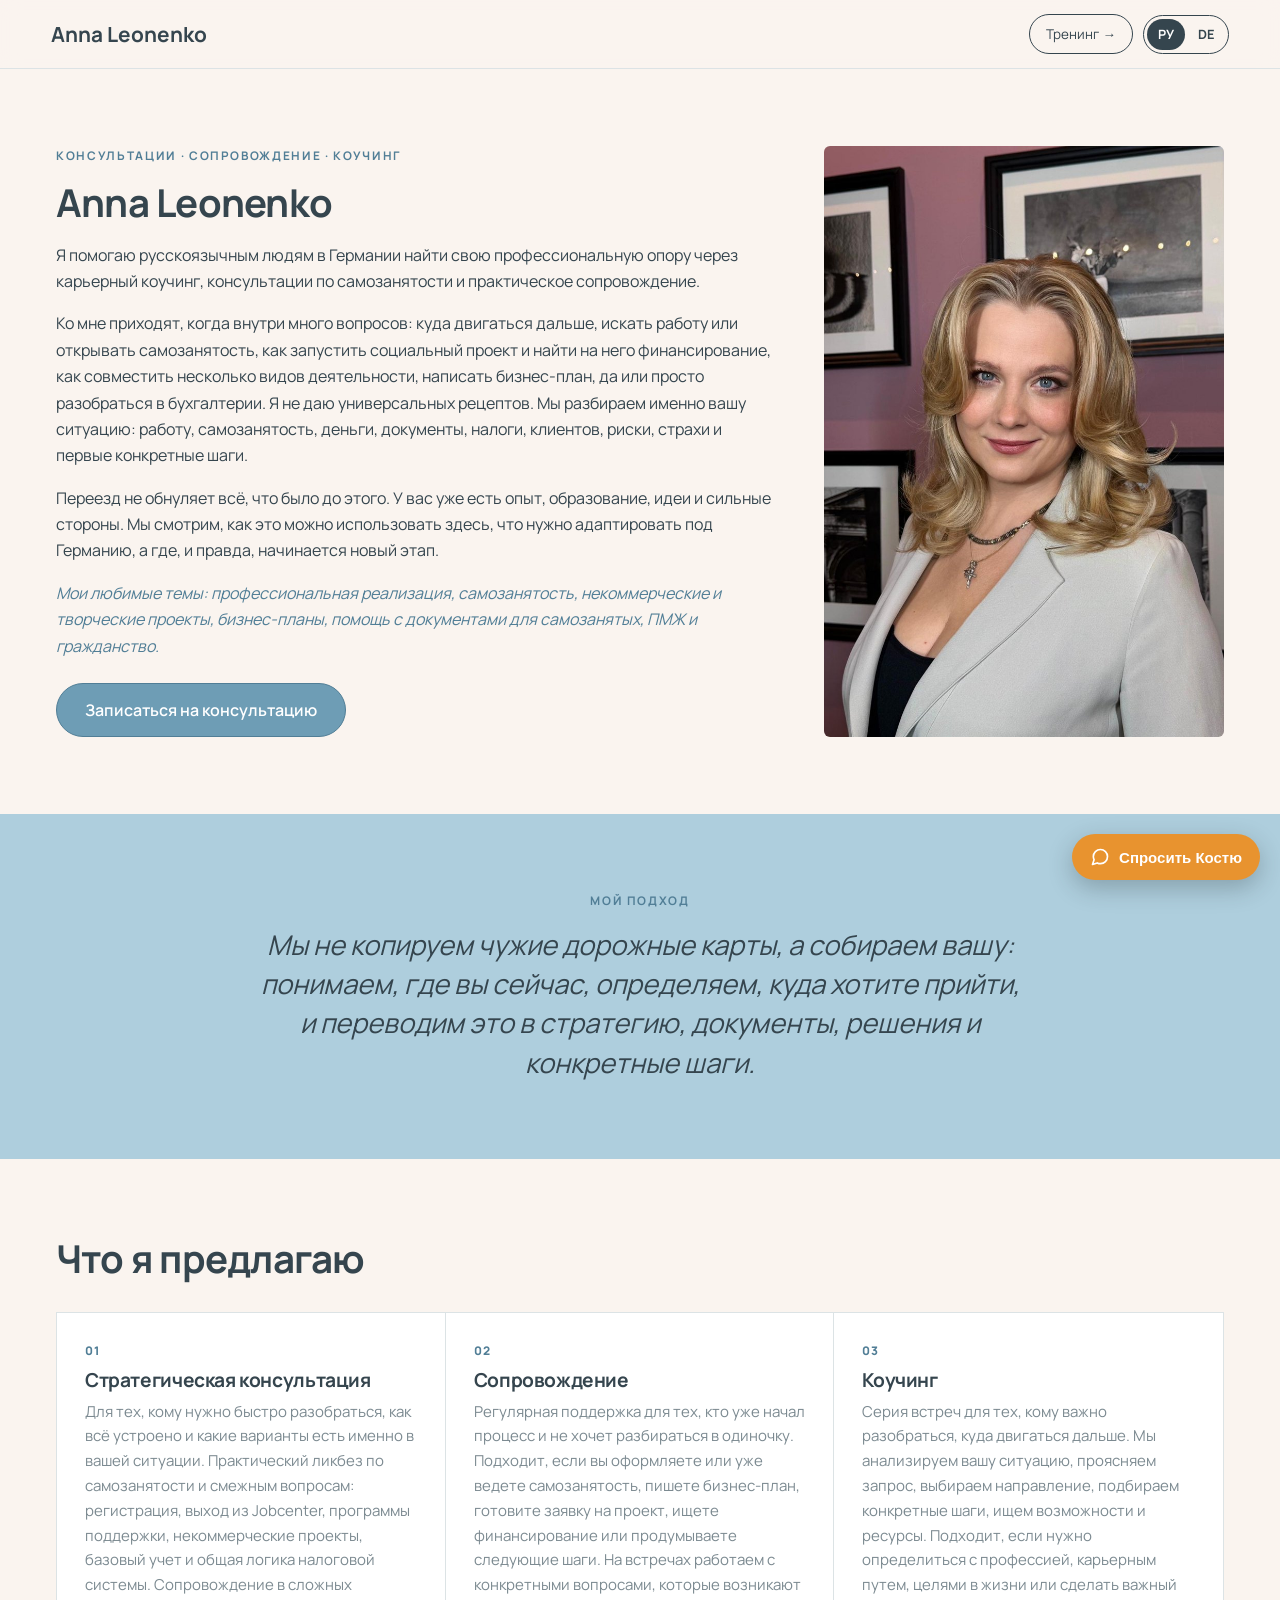
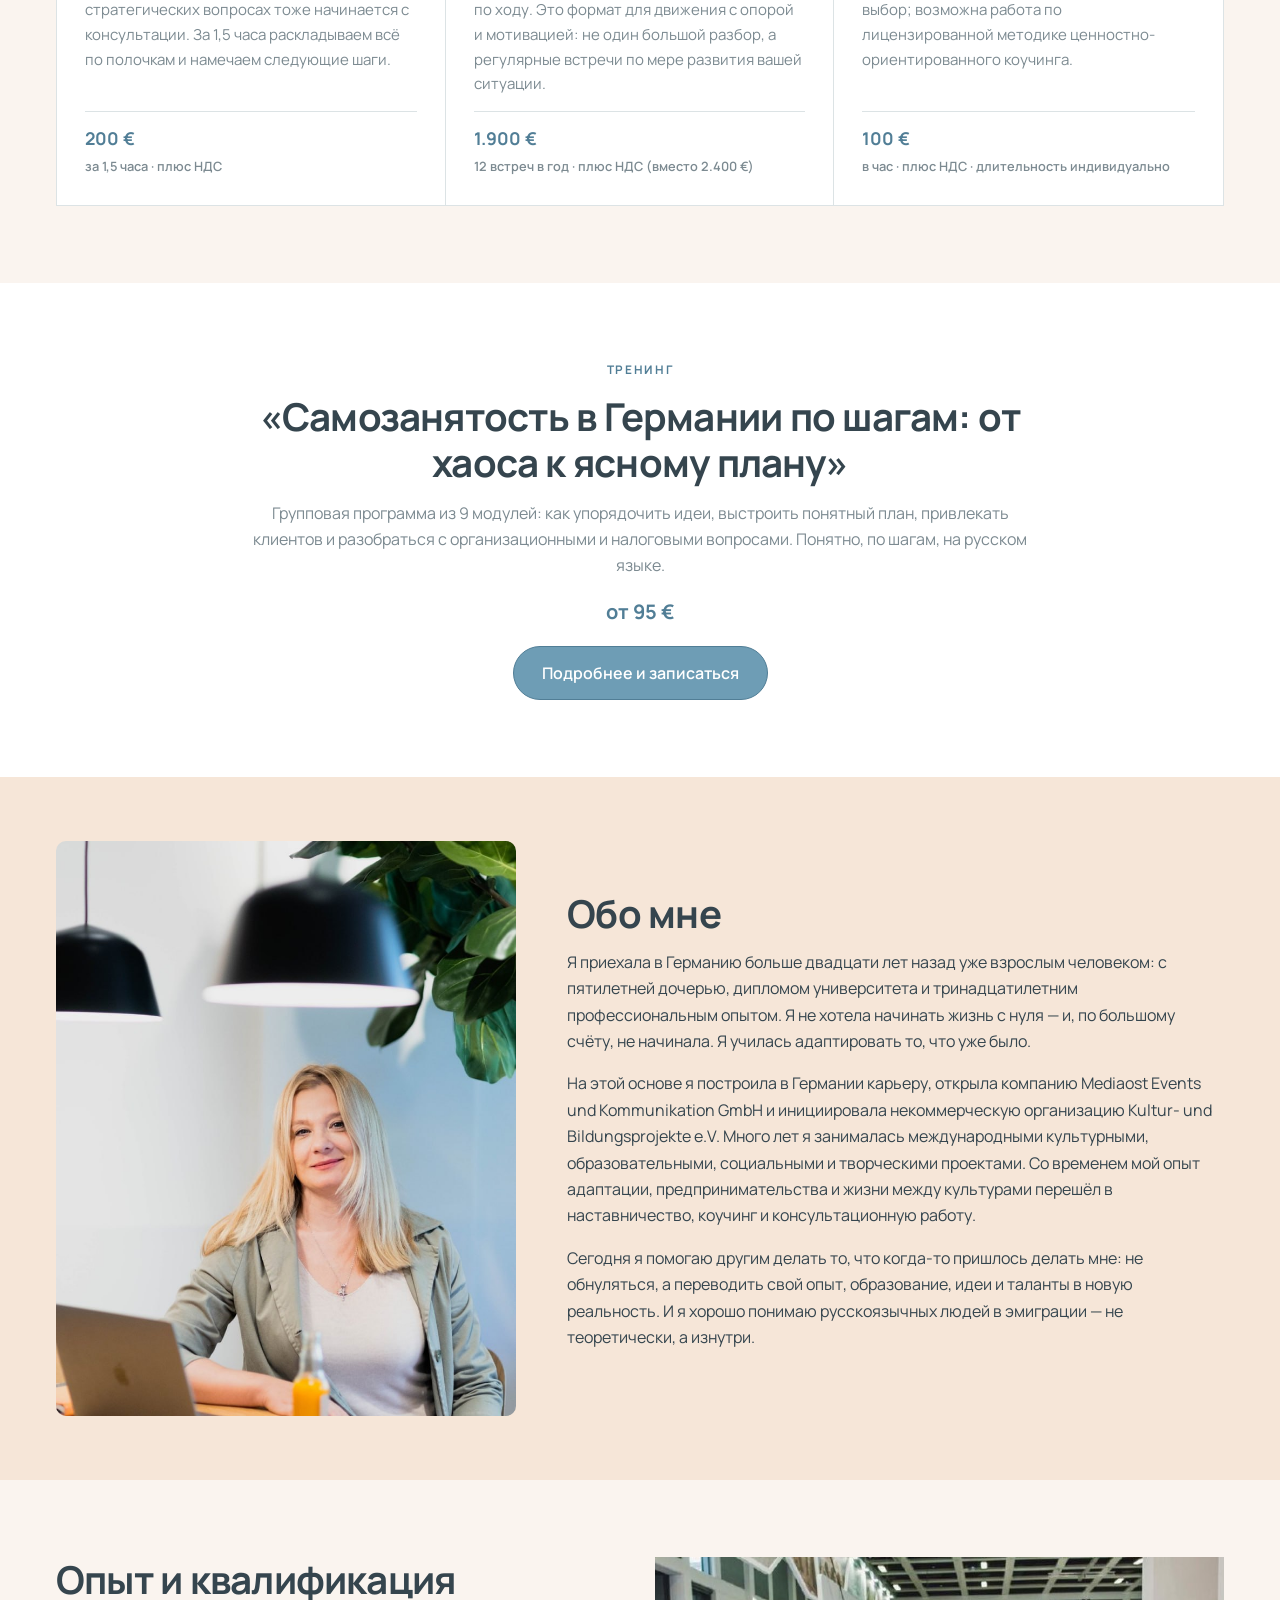
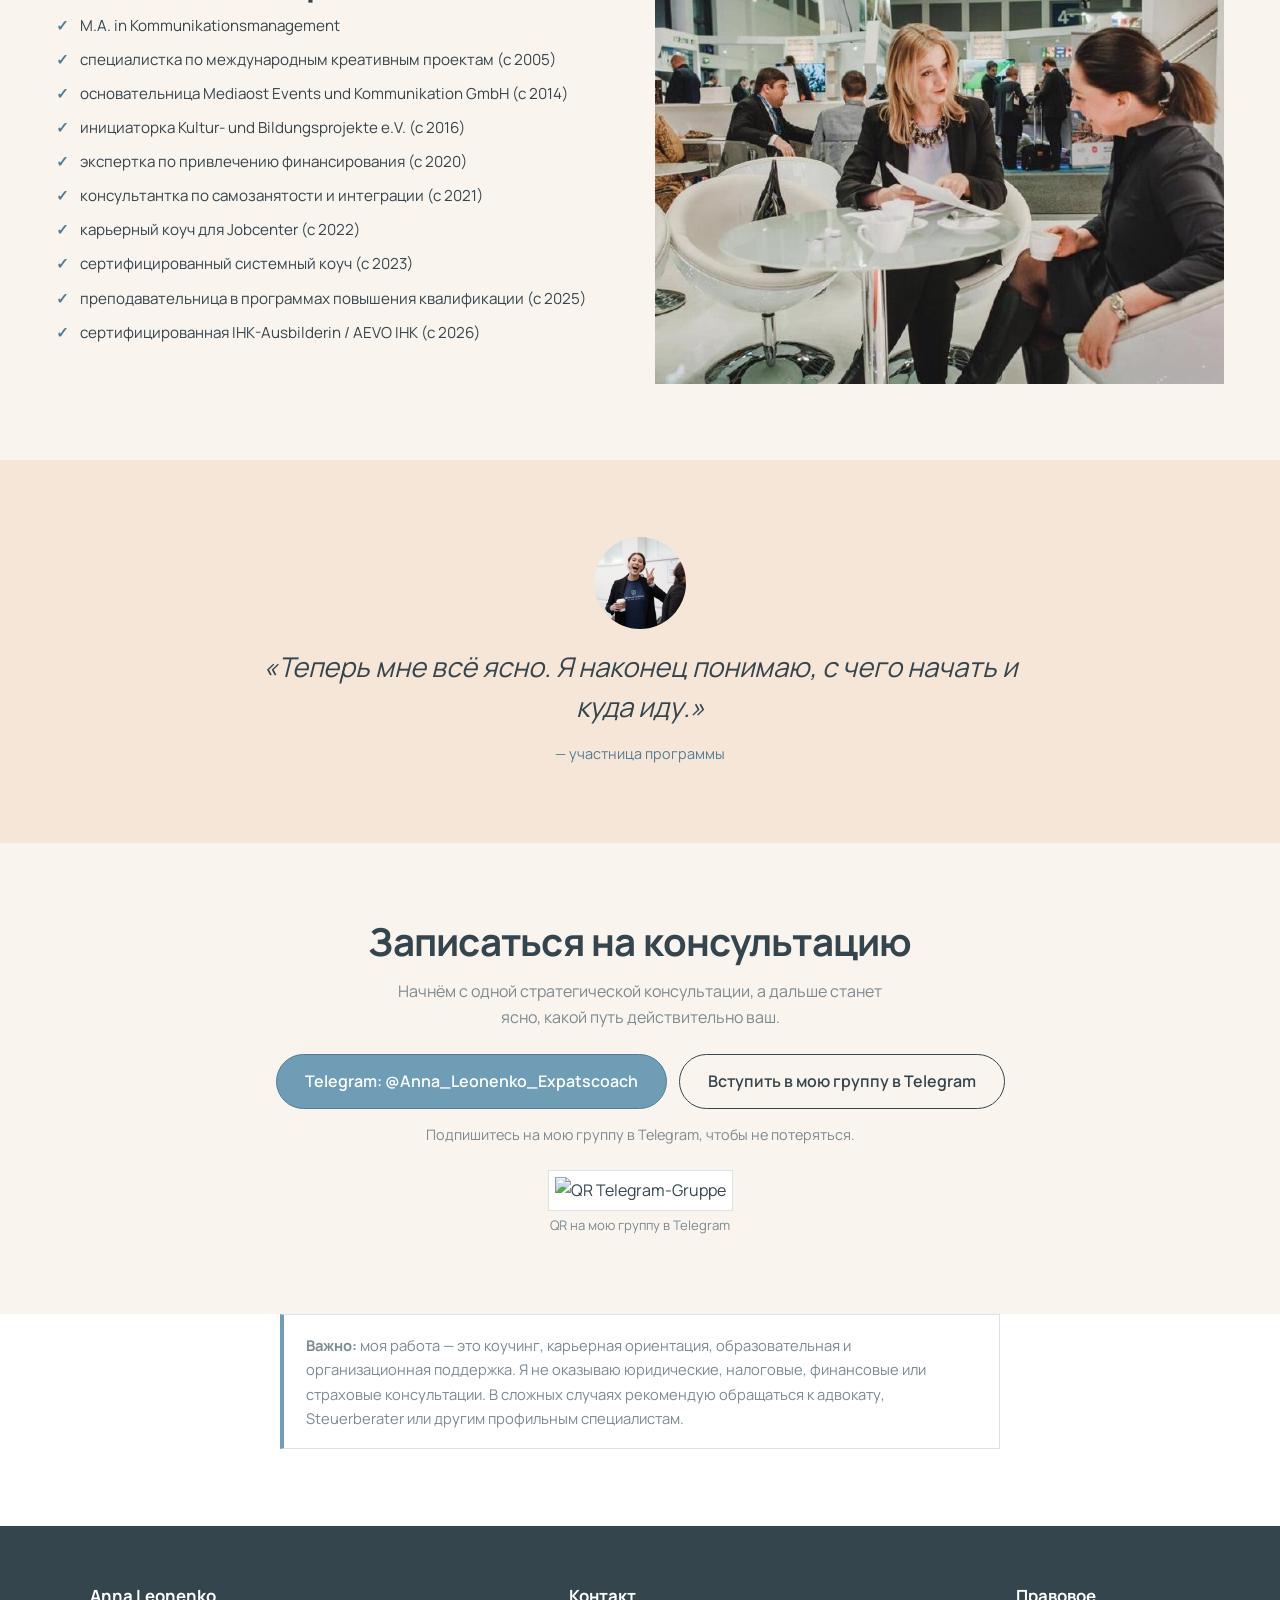
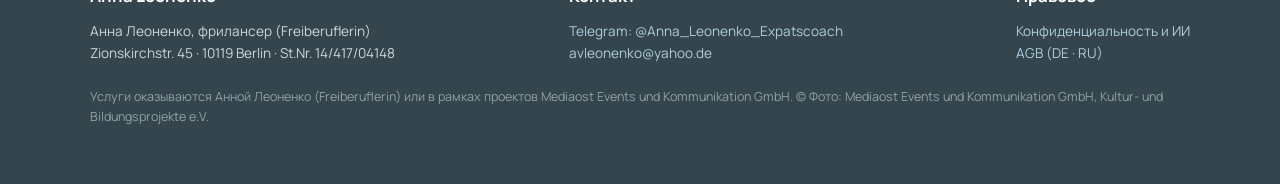
==== commit bf2a6655: "fix(layout): Ultrawide-Fixes aus Claude Design — 1200px-Spalte, Hero/Ergebnis als 16:9-img, Portraet" ====
--- a/index.html
+++ b/index.html
@@ -44,15 +44,15 @@
   /* band backgrounds + padding */
   .band{padding:clamp(46px,6vw,92px) clamp(20px,5vw,56px)}
   .bg-cream{background:var(--bg)} .bg-white{background:var(--card)} .bg-peach{background:var(--peach-soft)} .bg-blue{background:var(--blue)}
-  .inner{max-width:1080px;margin:0 auto}
+  .inner{max-width:1200px;margin:0 auto}
   .prose{max-width:720px;margin:0 auto}
   .prose p{margin-bottom:1em}
   .center{text-align:center}
   /* 1 INTRO: text + portrait right, image height = content height */
-  .intro-grid{display:grid;grid-template-columns:1fr minmax(280px,360px);gap:clamp(28px,4vw,52px);align-items:stretch;max-width:1080px;margin:0 auto}
+  .intro-grid{display:grid;grid-template-columns:1fr minmax(300px,400px);gap:clamp(28px,4vw,52px);align-items:stretch;max-width:1200px;margin:0 auto}
   .intro-grid .intro-txt{min-width:0}
-  .intro-grid .intro-photo{width:100%;height:100%;object-fit:cover;object-position:top center;display:block;border-radius:6px}
-  @media(max-width:820px){.intro-grid{grid-template-columns:1fr}.intro-grid .intro-photo{max-height:440px}}
+  .intro-grid .intro-photo{width:100%;max-width:400px;height:100%;object-fit:cover;object-position:top center;display:block;border-radius:6px}
+  @media(max-width:820px){.intro-grid{grid-template-columns:1fr}.intro-grid .intro-photo{max-height:440px;max-width:100%}}
   /* 1 HERO: portrait + text, full-height image, sharp */
   .hero{display:grid;grid-template-columns:1.05fr .95fr;min-height:80vh}
   .hero .txt{display:flex;flex-direction:column;justify-content:center;padding:clamp(34px,5vw,84px)}
@@ -85,9 +85,10 @@
   .cta-band{text-align:center}
   .cta-band p{max-width:52ch;margin:12px auto 24px;color:var(--muted)}
   /* about with photo */
-  .about-band{display:grid;grid-template-columns:.82fr 1.18fr;align-items:stretch;background:var(--peach-soft)}
-  .about-band .about-photo{width:100%;height:100%;object-fit:cover;min-height:360px;display:block}
-  .about-band .about-txt{padding:clamp(34px,5vw,72px);display:flex;flex-direction:column;justify-content:center}
+  .about-band{background:var(--peach-soft);padding:clamp(40px,5vw,80px) clamp(20px,5vw,56px)}
+  .about-inner{max-width:1200px;margin:0 auto;display:grid;grid-template-columns:minmax(300px,460px) 1fr;gap:clamp(30px,4vw,56px);align-items:center}
+  .about-band .about-photo{width:100%;max-width:460px;aspect-ratio:4/5;object-fit:cover;border-radius:10px;display:block}
+  .about-band .about-txt{display:flex;flex-direction:column;justify-content:center}
   .about-band .about-txt p{margin-bottom:1em}
   /* important */
   .important{background:var(--card);border:1px solid var(--line);border-left:4px solid var(--accent);padding:18px 22px;color:var(--muted);font-size:.92rem;max-width:80ch;margin:0 auto}
@@ -105,8 +106,8 @@
     .offer{border-right:0;border-bottom:1px solid var(--line)}
     .offer:last-child{border-bottom:0}
     .creds{columns:1}
-    .about-band{grid-template-columns:1fr}
-    .about-band .about-photo{min-height:300px;order:-1}
+    .about-inner{grid-template-columns:1fr}
+    .about-band .about-photo{order:-1;max-width:340px;margin:0 auto}
     .back{display:none}
   }
 </style>
@@ -202,12 +203,14 @@
 
   <!-- 5 · ABOUT (mit Foto) -->
   <section class="about-band">
+    <div class="about-inner">
     <img src="assets/anna-portrait.jpg" alt="Anna Leonenko" class="about-photo">
     <div class="about-txt">
       <h2><span class="ru">Обо мне</span><span class="de">Über mich</span></h2>
       <p style="margin-top:12px"><span class="ru">Я приехала в Германию больше двадцати лет назад уже взрослым человеком: с пятилетней дочерью, дипломом университета и тринадцатилетним профессиональным опытом. Я не хотела начинать жизнь с нуля — и, по большому счёту, не начинала. Я училась адаптировать то, что уже было.</span><span class="de">Ich bin vor über zwanzig Jahren als erwachsener Mensch nach Deutschland gekommen: mit einer fünfjährigen Tochter, einem Universitätsabschluss und dreizehn Jahren Berufserfahrung. Ich wollte mein Leben nicht bei Null beginnen — und habe es im Grunde auch nicht. Ich habe gelernt, das anzupassen, was schon da war.</span></p>
       <p><span class="ru">На этой основе я построила в Германии карьеру, открыла компанию Mediaost Events und Kommunikation GmbH и инициировала некоммерческую организацию Kultur- und Bildungsprojekte e.V. Много лет я занималась международными культурными, образовательными, социальными и творческими проектами. Со временем мой опыт адаптации, предпринимательства и жизни между культурами перешёл в наставничество, коучинг и консультационную работу.</span><span class="de">Auf dieser Basis habe ich in Deutschland eine Karriere aufgebaut, die Firma Mediaost Events und Kommunikation GmbH gegründet und den Verein Kultur- und Bildungsprojekte e.V. initiiert. Viele Jahre habe ich internationale kulturelle, bildungsbezogene, soziale und kreative Projekte umgesetzt. Mit der Zeit ist meine eigene Erfahrung aus Anpassung, Unternehmertum und dem Leben zwischen Kulturen in Mentoring, Coaching und Beratung übergegangen.</span></p>
       <p style="color:var(--ink)"><span class="ru">Сегодня я помогаю другим делать то, что когда-то пришлось делать мне: не обнуляться, а переводить свой опыт, образование, идеи и таланты в новую реальность. И я хорошо понимаю русскоязычных людей в эмиграции — не теоретически, а изнутри.</span><span class="de">Heute helfe ich anderen, das zu tun, was ich selbst einmal tun musste: sich nicht auf Null zu setzen, sondern Erfahrung, Bildung, Ideen und Talente in eine neue Realität zu übertragen. Und ich verstehe russischsprachige Menschen in der Migration gut — nicht theoretisch, sondern von innen.</span></p>
+    </div>
     </div>
   </section>
 
@@ -231,8 +234,6 @@
       </div>
       <div style="display:grid;gap:10px">
         <img src="assets/qual1.jpg" alt="" loading="lazy" style="width:100%;aspect-ratio:4/3;object-fit:cover;display:block">
-        <img src="assets/qual2.jpg" alt="" loading="lazy" style="width:100%;aspect-ratio:4/3;object-fit:cover;display:block">
-        <div style="width:100%;aspect-ratio:4/3;background:var(--peach-soft);display:flex;align-items:center;justify-content:center;color:var(--muted);font-size:.8rem;text-align:center;padding:10px"><span class="ru">📷 фото скоро</span><span class="de">📷 Foto folgt</span></div>
       </div>
     </div>
   </section>
